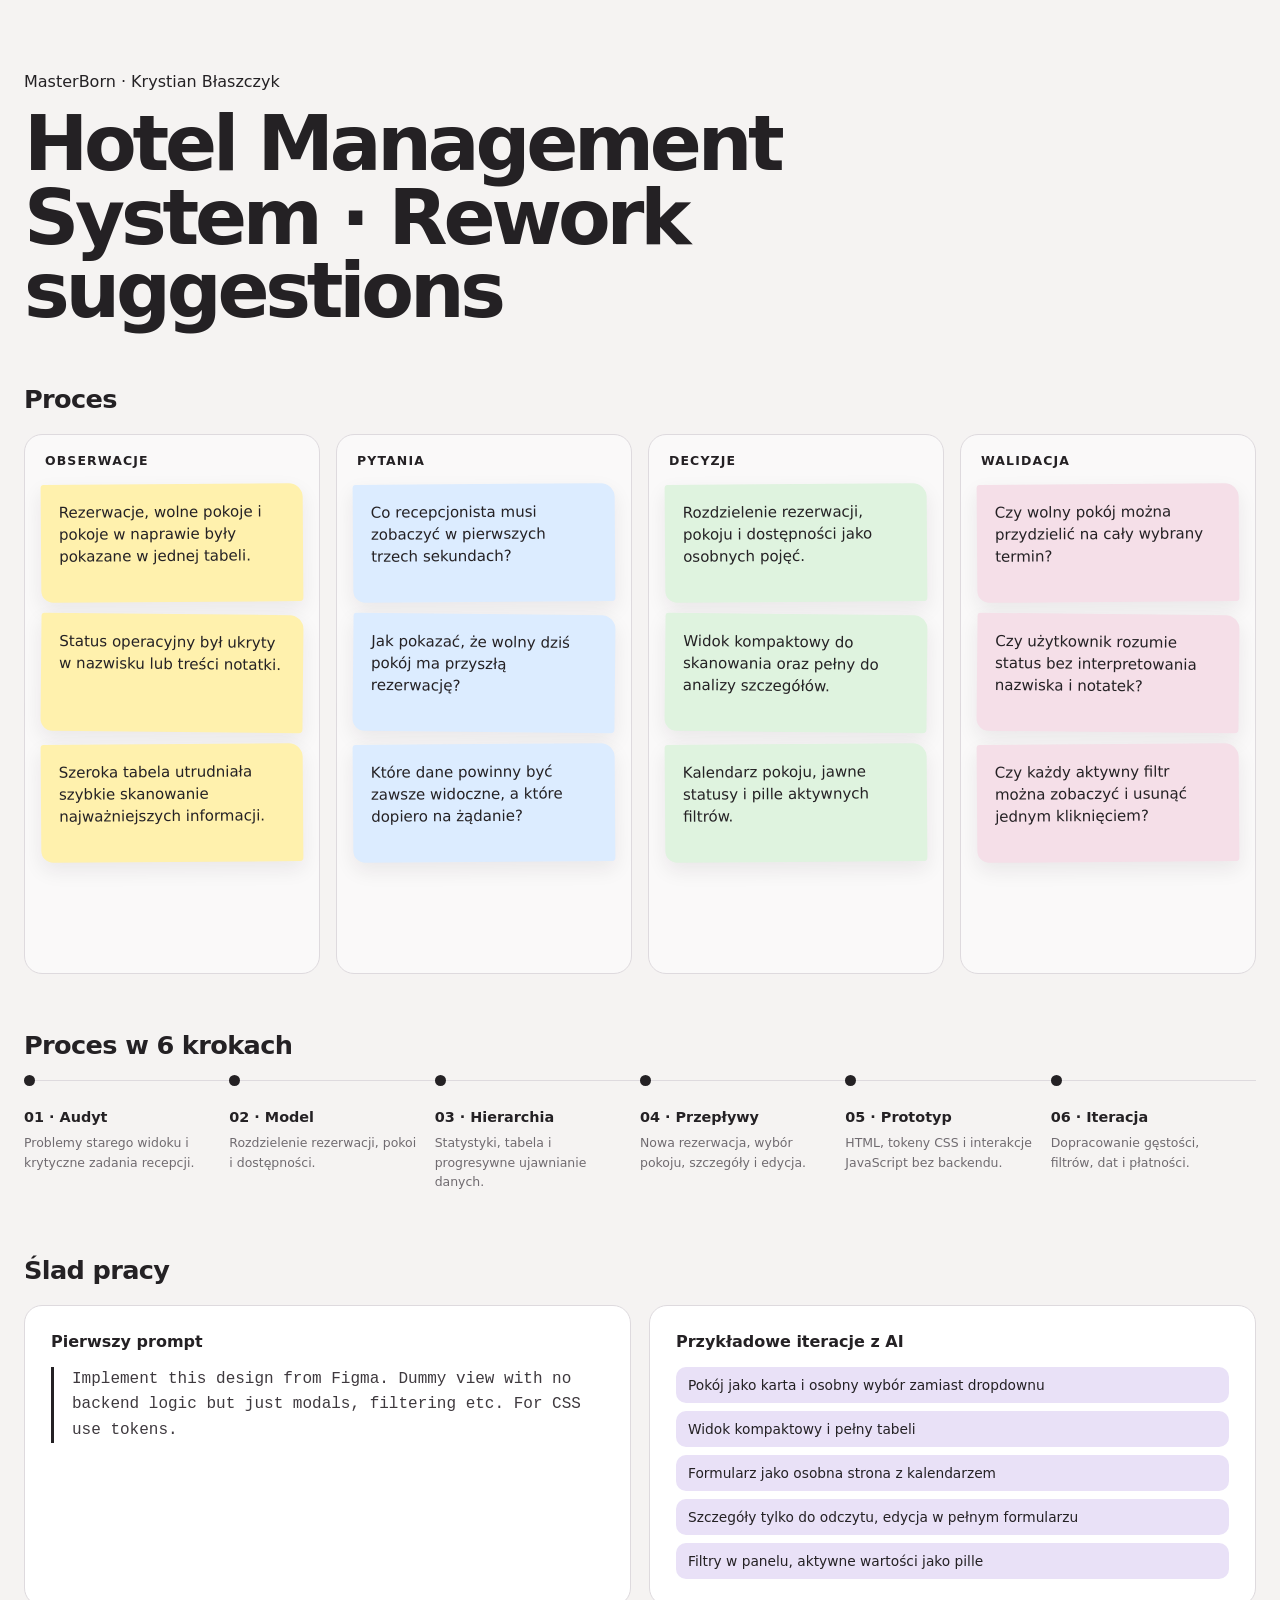
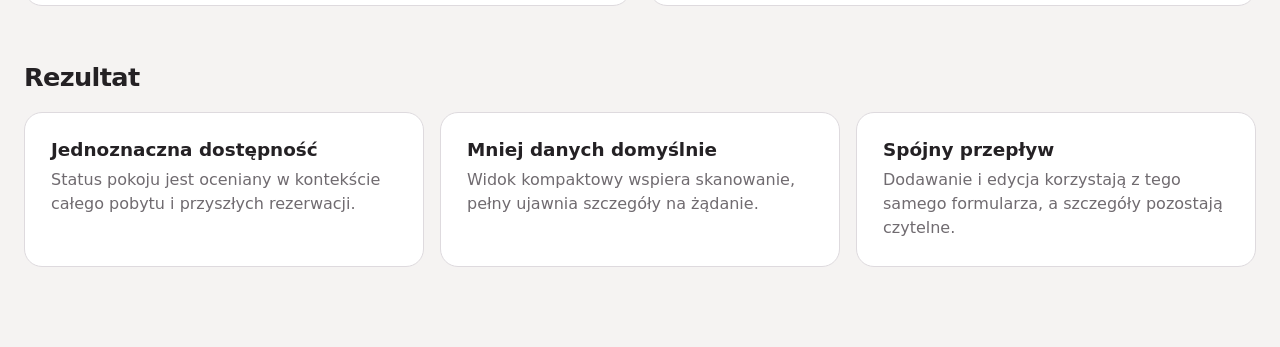
==== process-board.html @ 034ea81a "v4" ====
<!doctype html>
<html lang="pl">
  <head>
    <meta charset="utf-8" />
    <meta name="viewport" content="width=device-width, initial-scale=1" />
    <title>Hotel Manager — tablica procesu</title>
    <style>
      :root {
        --ink: #242124;
        --muted: #706b70;
        --line: #dedade;
        --paper: #f5f3f2;
        --white: #fff;
        --yellow: #fff1ad;
        --blue: #dcecff;
        --green: #dff3df;
        --pink: #f5dfe8;
        --purple: #e9e1f7;
        font-family:
          ui-sans-serif,
          system-ui,
          -apple-system,
          BlinkMacSystemFont,
          "Segoe UI",
          sans-serif;
        color: var(--ink);
        background: var(--paper);
        font-size: 16px;
      }

      * {
        box-sizing: border-box;
      }
      body {
        margin: 0;
      }
      main {
        width: min(1440px, calc(100% - 48px));
        margin: 0 auto;
        padding: 56px 0 80px;
      }
      header {
        display: grid;
        grid-template-columns: 1.35fr 0.65fr;
        gap: 48px;
        align-items: end;
        margin-bottom: 52px;
      }
      .eyebrow {
        margin: 0 0 12px;
        color: var(--muted);
        font-size: 0.75rem;
        font-weight: 700;
        letter-spacing: 0.14em;
        text-transform: uppercase;
      }
      h1 {
        max-width: 900px;
        margin: 0;
        font-size: clamp(2.8rem, 6vw, 6rem);
        line-height: 0.96;
        letter-spacing: -0.055em;
      }
      .lead {
        margin: 0;
        color: var(--muted);
        font-size: 1.1rem;
        line-height: 1.6;
      }
      section {
        margin-top: 56px;
      }
      h2 {
        margin: 0 0 20px;
        font-size: 1.6rem;
        letter-spacing: -0.025em;
      }
      .board {
        display: grid;
        grid-template-columns: repeat(4, minmax(0, 1fr));
        gap: 16px;
      }
      .column {
        min-height: 540px;
        border: 1px solid var(--line);
        border-radius: 18px;
        background: rgba(255, 255, 255, 0.56);
        padding: 16px;
      }
      .column h3 {
        margin: 2px 4px 16px;
        font-size: 0.78rem;
        letter-spacing: 0.09em;
        text-transform: uppercase;
      }
      .note {
        min-height: 118px;
        margin-bottom: 12px;
        border-radius: 3px 14px 4px 12px;
        padding: 18px;
        box-shadow: 0 8px 20px rgba(37, 31, 37, 0.08);
        font-size: 0.94rem;
        line-height: 1.45;
        transform: rotate(-0.4deg);
      }
      .note:nth-of-type(even) {
        transform: rotate(0.55deg);
      }
      .observation .note {
        background: var(--yellow);
      }
      .question .note {
        background: var(--blue);
      }
      .decision .note {
        background: var(--green);
      }
      .validation .note {
        background: var(--pink);
      }
      .timeline {
        display: grid;
        grid-template-columns: repeat(6, 1fr);
        border-top: 1px solid var(--line);
      }
      .step {
        position: relative;
        padding: 28px 18px 8px 0;
      }
      .step::before {
        content: "";
        position: absolute;
        top: -6px;
        left: 0;
        width: 11px;
        height: 11px;
        border-radius: 50%;
        background: var(--ink);
      }
      .step b {
        display: block;
        margin-bottom: 7px;
        font-size: 0.9rem;
      }
      .step span {
        color: var(--muted);
        font-size: 0.78rem;
        line-height: 1.4;
      }
      .trace {
        display: grid;
        grid-template-columns: 1fr 1fr;
        gap: 18px;
      }
      .card {
        border: 1px solid var(--line);
        border-radius: 18px;
        background: var(--white);
        padding: 26px;
      }
      .card h3 {
        margin: 0 0 16px;
        font-size: 1rem;
      }
      blockquote {
        margin: 0;
        border-left: 3px solid var(--ink);
        padding-left: 18px;
        color: #3e393e;
        font:
          1rem/1.6 ui-monospace,
          SFMono-Regular,
          Menlo,
          monospace;
      }
      .iteration-list {
        display: grid;
        gap: 8px;
        margin: 0;
        padding: 0;
        list-style: none;
      }
      .iteration-list li {
        border-radius: 10px;
        background: var(--purple);
        padding: 10px 12px;
        font-size: 0.86rem;
      }
      .result {
        display: grid;
        grid-template-columns: 1fr 1fr 1fr;
        gap: 16px;
      }
      .result .card strong {
        display: block;
        margin-bottom: 8px;
        font-size: 1.15rem;
      }
      .result .card span {
        color: var(--muted);
        line-height: 1.5;
      }
      footer {
        margin-top: 60px;
        padding-top: 20px;
        border-top: 1px solid var(--line);
        color: var(--muted);
        font-size: 0.78rem;
      }
      @media (max-width: 960px) {
        header,
        .trace {
          grid-template-columns: 1fr;
        }
        .board {
          grid-template-columns: 1fr 1fr;
        }
        .timeline {
          grid-template-columns: 1fr 1fr 1fr;
        }
        .result {
          grid-template-columns: 1fr;
        }
      }
      @media (max-width: 620px) {
        main {
          width: min(100% - 28px, 1440px);
          padding-top: 32px;
        }
        .board,
        .timeline {
          grid-template-columns: 1fr;
        }
        .column {
          min-height: 0;
        }
      }
    </style>
  </head>
  <body>
    <main>
      <header>
        <div>
          <p>MasterBorn · Krystian Błaszczyk</p>
          <h1>Hotel Management System · Rework suggestions</h1>
        </div>
      </header>

      <section>
        <h2>Proces</h2>
        <div class="board">
          <article class="column observation">
            <h3>Obserwacje</h3>
            <div class="note">
              Rezerwacje, wolne pokoje i pokoje w naprawie były pokazane w
              jednej tabeli.
            </div>
            <div class="note">
              Status operacyjny był ukryty w nazwisku lub treści notatki.
            </div>
            <div class="note">
              Szeroka tabela utrudniała szybkie skanowanie najważniejszych
              informacji.
            </div>
          </article>
          <article class="column question">
            <h3>Pytania</h3>
            <div class="note">
              Co recepcjonista musi zobaczyć w pierwszych trzech sekundach?
            </div>
            <div class="note">
              Jak pokazać, że wolny dziś pokój ma przyszłą rezerwację?
            </div>
            <div class="note">
              Które dane powinny być zawsze widoczne, a które dopiero na
              żądanie?
            </div>
          </article>
          <article class="column decision">
            <h3>Decyzje</h3>
            <div class="note">
              Rozdzielenie rezerwacji, pokoju i dostępności jako osobnych pojęć.
            </div>
            <div class="note">
              Widok kompaktowy do skanowania oraz pełny do analizy szczegółów.
            </div>
            <div class="note">
              Kalendarz pokoju, jawne statusy i pille aktywnych filtrów.
            </div>
          </article>
          <article class="column validation">
            <h3>Walidacja</h3>
            <div class="note">
              Czy wolny pokój można przydzielić na cały wybrany termin?
            </div>
            <div class="note">
              Czy użytkownik rozumie status bez interpretowania nazwiska i
              notatek?
            </div>
            <div class="note">
              Czy każdy aktywny filtr można zobaczyć i usunąć jednym
              kliknięciem?
            </div>
          </article>
        </div>
      </section>

      <section>
        <h2>Proces w 6 krokach</h2>
        <div class="timeline">
          <div class="step">
            <b>01 · Audyt</b
            ><span>Problemy starego widoku i krytyczne zadania recepcji.</span>
          </div>
          <div class="step">
            <b>02 · Model</b
            ><span>Rozdzielenie rezerwacji, pokoi i dostępności.</span>
          </div>
          <div class="step">
            <b>03 · Hierarchia</b
            ><span>Statystyki, tabela i progresywne ujawnianie danych.</span>
          </div>
          <div class="step">
            <b>04 · Przepływy</b
            ><span>Nowa rezerwacja, wybór pokoju, szczegóły i edycja.</span>
          </div>
          <div class="step">
            <b>05 · Prototyp</b
            ><span>HTML, tokeny CSS i interakcje JavaScript bez backendu.</span>
          </div>
          <div class="step">
            <b>06 · Iteracja</b
            ><span>Dopracowanie gęstości, filtrów, dat i płatności.</span>
          </div>
        </div>
      </section>

      <section>
        <h2>Ślad pracy</h2>
        <div class="trace">
          <article class="card">
            <h3>Pierwszy prompt</h3>
            <blockquote>
              Implement this design from Figma. Dummy view with no backend logic
              but just modals, filtering etc. For CSS use tokens.
            </blockquote>
          </article>
          <article class="card">
            <h3>Przykładowe iteracje z AI</h3>
            <ul class="iteration-list">
              <li>Pokój jako karta i osobny wybór zamiast dropdownu</li>
              <li>Widok kompaktowy i pełny tabeli</li>
              <li>Formularz jako osobna strona z kalendarzem</li>
              <li>Szczegóły tylko do odczytu, edycja w pełnym formularzu</li>
              <li>Filtry w panelu, aktywne wartości jako pille</li>
            </ul>
          </article>
        </div>
      </section>

      <section>
        <h2>Rezultat</h2>
        <div class="result">
          <article class="card">
            <strong>Jednoznaczna dostępność</strong
            ><span
              >Status pokoju jest oceniany w kontekście całego pobytu i
              przyszłych rezerwacji.</span
            >
          </article>
          <article class="card">
            <strong>Mniej danych domyślnie</strong
            ><span
              >Widok kompaktowy wspiera skanowanie, pełny ujawnia szczegóły na
              żądanie.</span
            >
          </article>
          <article class="card">
            <strong>Spójny przepływ</strong
            ><span
              >Dodawanie i edycja korzystają z tego samego formularza, a
              szczegóły pozostają czytelne.</span
            >
          </article>
        </div>
      </section>

      <!-- <footer>
        Materiał do prezentacji procesu. Szczegółowa narracja i checklist
        znajdują się w pliku CASE_STUDY_PL.md.
      </footer> -->
    </main>
  </body>
</html>
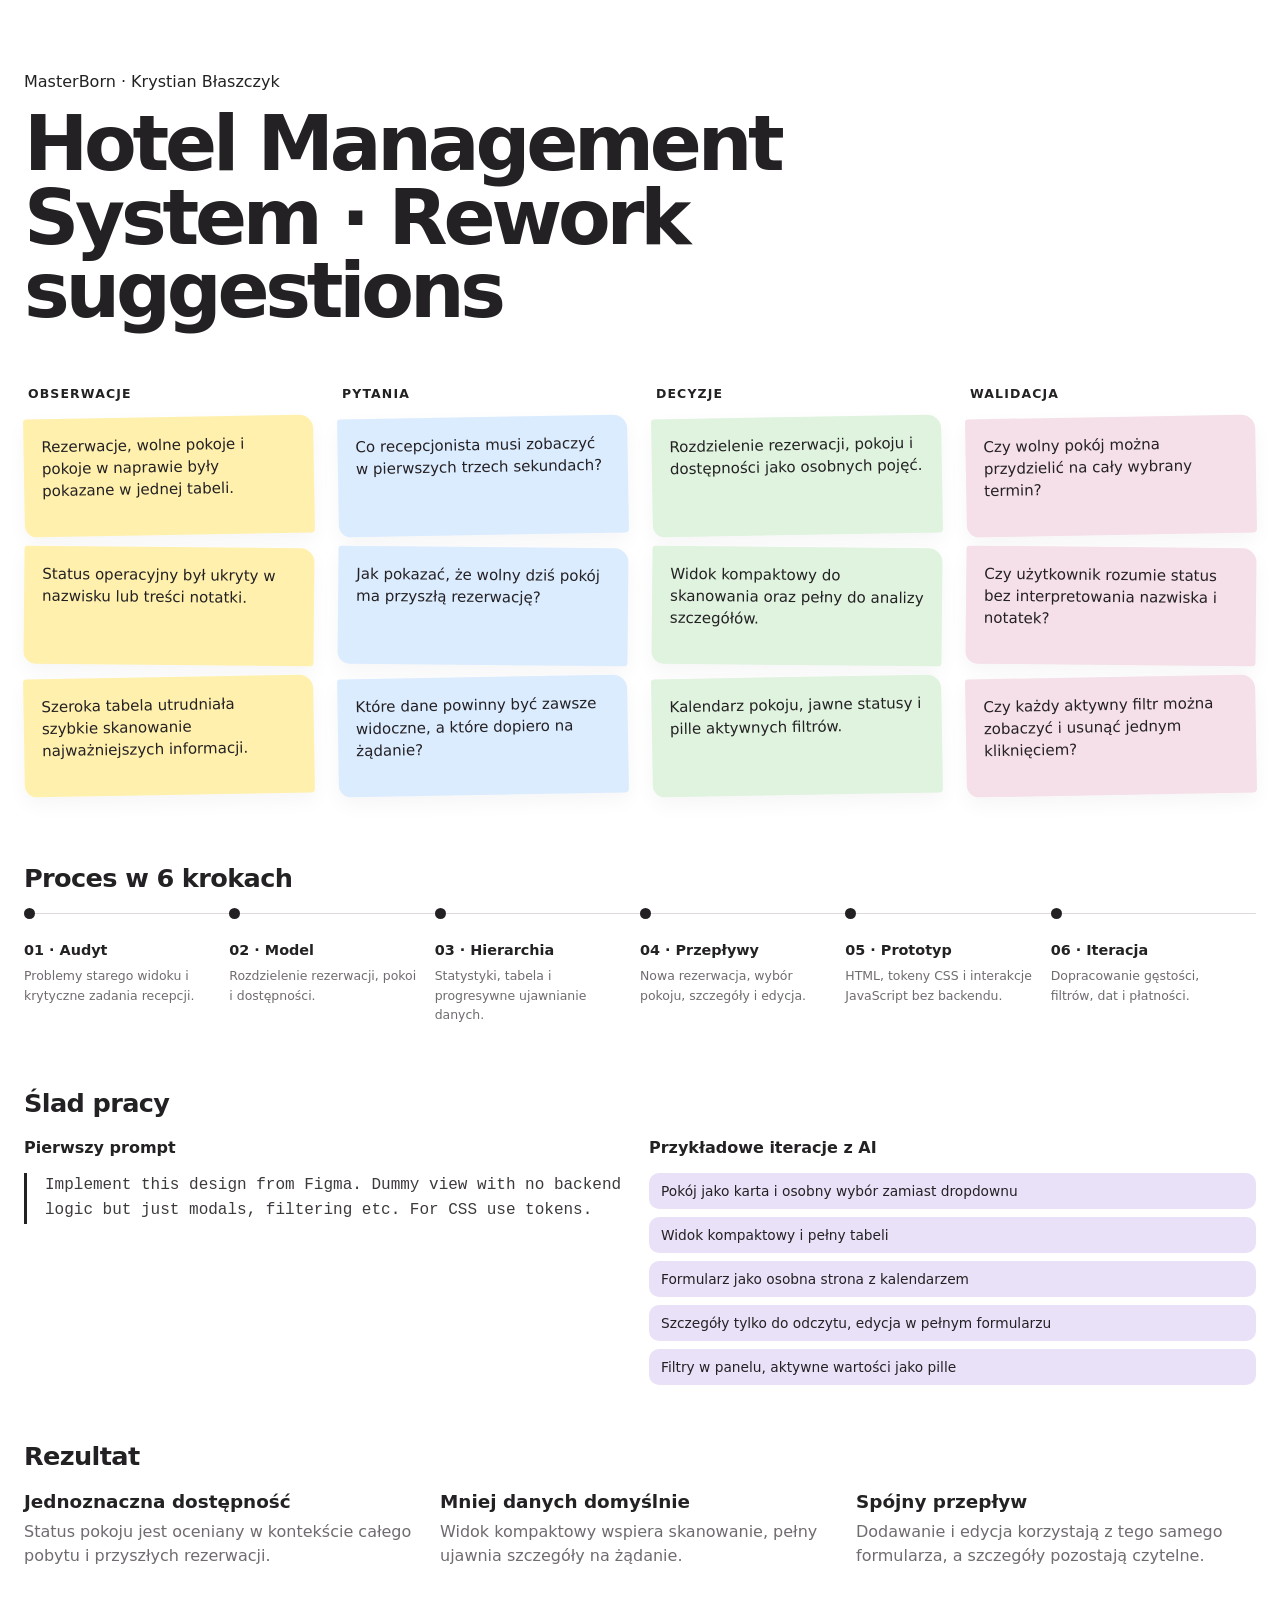
==== commit b26bc133: "update" ====
--- a/process-board.html
+++ b/process-board.html
@@ -24,7 +24,7 @@
           "Segoe UI",
           sans-serif;
         color: var(--ink);
-        background: var(--paper);
+        /* background: var(--paper); */
         font-size: 16px;
       }
 
@@ -55,7 +55,7 @@
         text-transform: uppercase;
       }
       h1 {
-        max-width: 900px;
+        max-width: 1200px;
         margin: 0;
         font-size: clamp(2.8rem, 6vw, 6rem);
         line-height: 0.96;
@@ -78,14 +78,11 @@
       .board {
         display: grid;
         grid-template-columns: repeat(4, minmax(0, 1fr));
-        gap: 16px;
+        gap: 24px;
       }
       .column {
-        min-height: 540px;
-        border: 1px solid var(--line);
-        border-radius: 18px;
-        background: rgba(255, 255, 255, 0.56);
-        padding: 16px;
+        /* min-height: 540px; */
+        /* background: rgba(255, 255, 255, 0.56); */
       }
       .column h3 {
         margin: 2px 4px 16px;
@@ -98,10 +95,10 @@
         margin-bottom: 12px;
         border-radius: 3px 14px 4px 12px;
         padding: 18px;
-        box-shadow: 0 8px 20px rgba(37, 31, 37, 0.08);
+        box-shadow: 0 8px 20px rgba(37, 31, 37, 0.04);
         font-size: 0.94rem;
         line-height: 1.45;
-        transform: rotate(-0.4deg);
+        transform: rotate(-1deg);
       }
       .note:nth-of-type(even) {
         transform: rotate(0.55deg);
@@ -153,10 +150,10 @@
         gap: 18px;
       }
       .card {
-        border: 1px solid var(--line);
+        /* border: 1px solid var(--line);
         border-radius: 18px;
         background: var(--white);
-        padding: 26px;
+        padding: 26px; */
       }
       .card h3 {
         margin: 0 0 16px;
@@ -167,6 +164,7 @@
         border-left: 3px solid var(--ink);
         padding-left: 18px;
         color: #3e393e;
+        background: #fff;
         font:
           1rem/1.6 ui-monospace,
           SFMono-Regular,
@@ -247,7 +245,6 @@
       </header>
 
       <section>
-        <h2>Proces</h2>
         <div class="board">
           <article class="column observation">
             <h3>Obserwacje</h3>
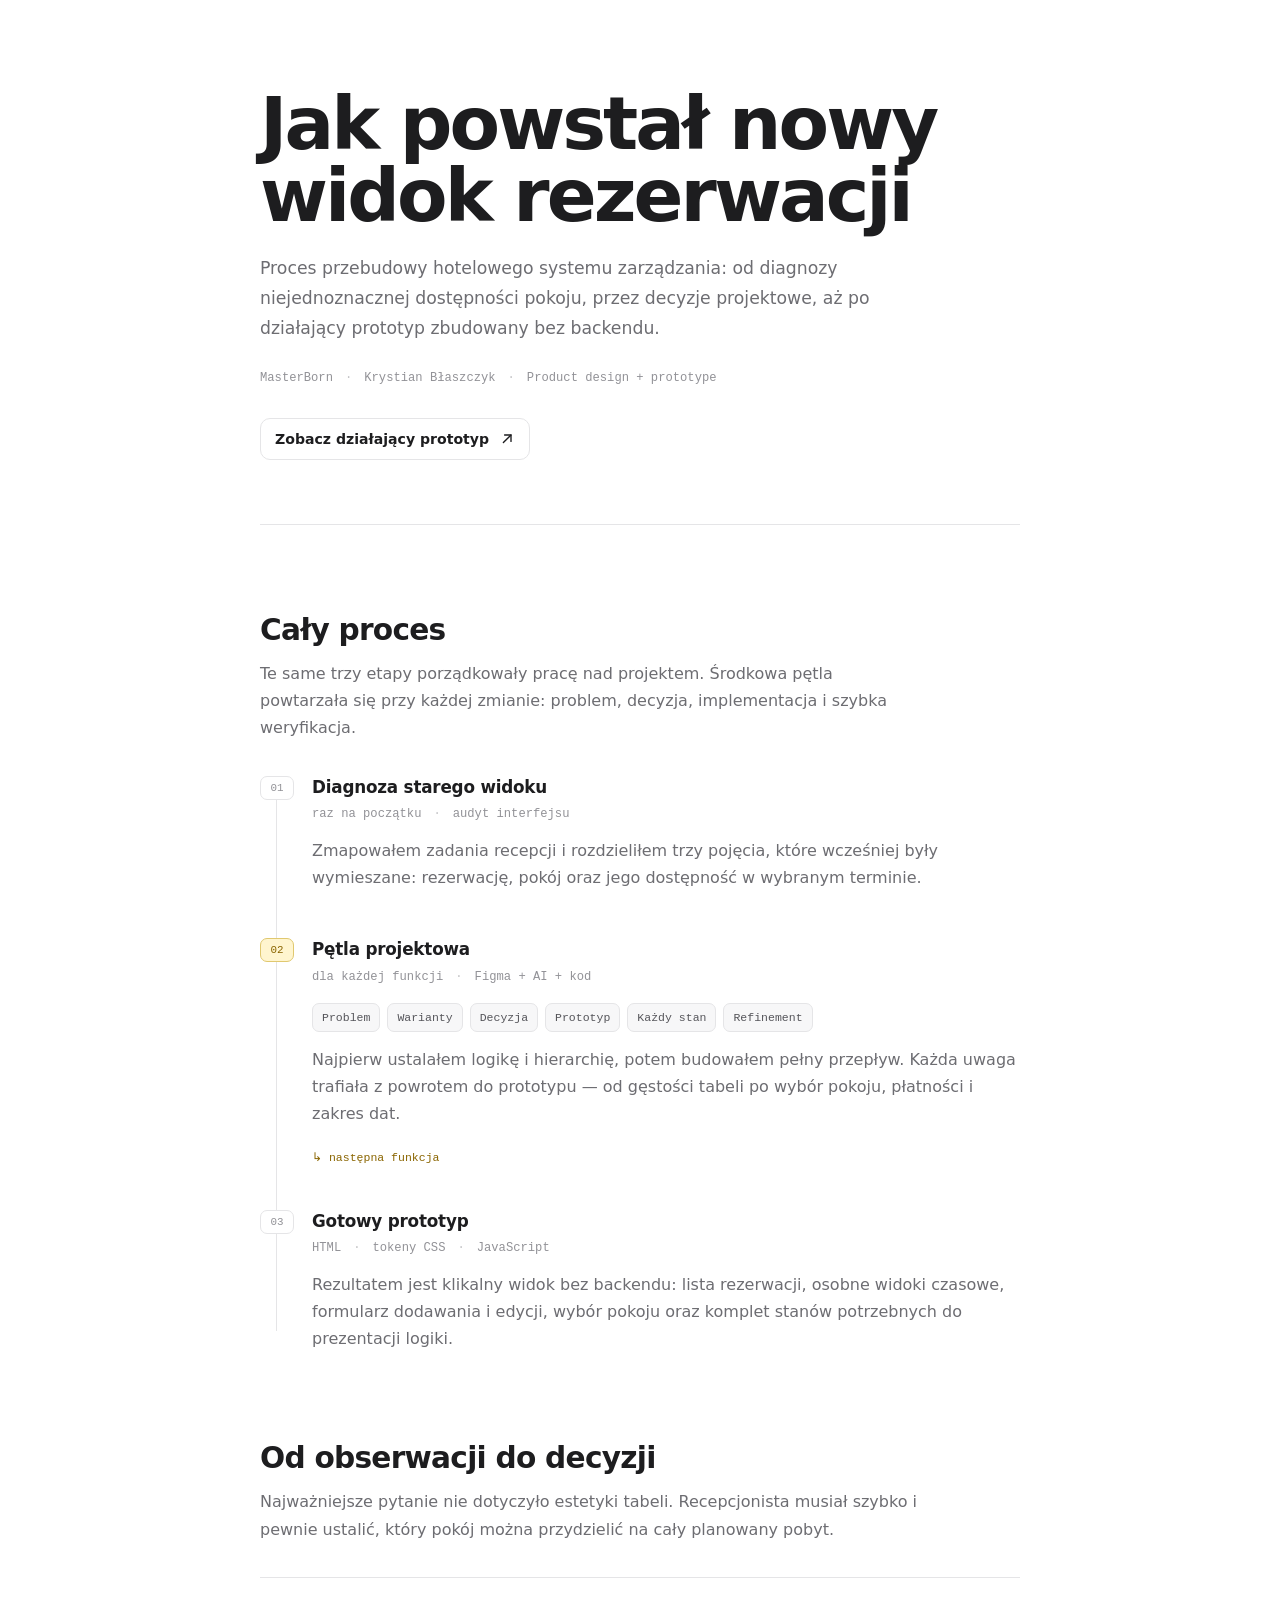
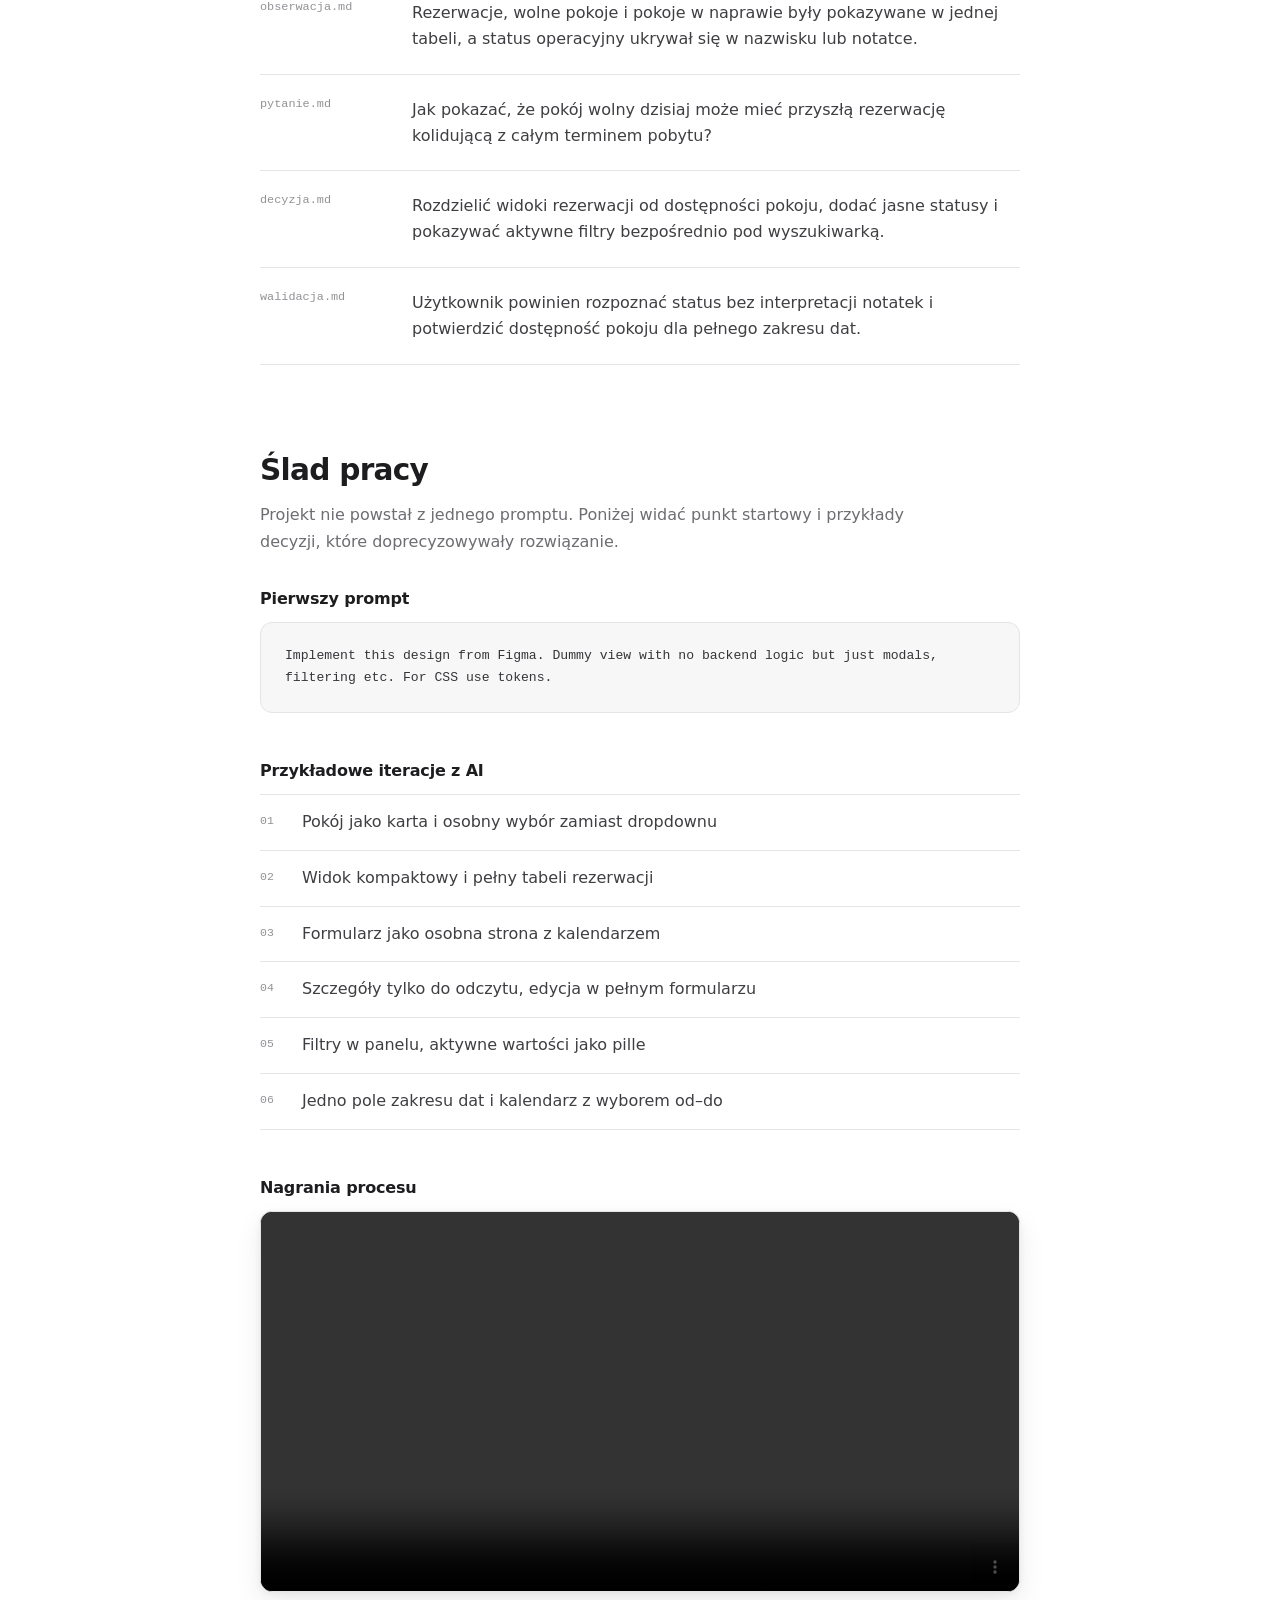
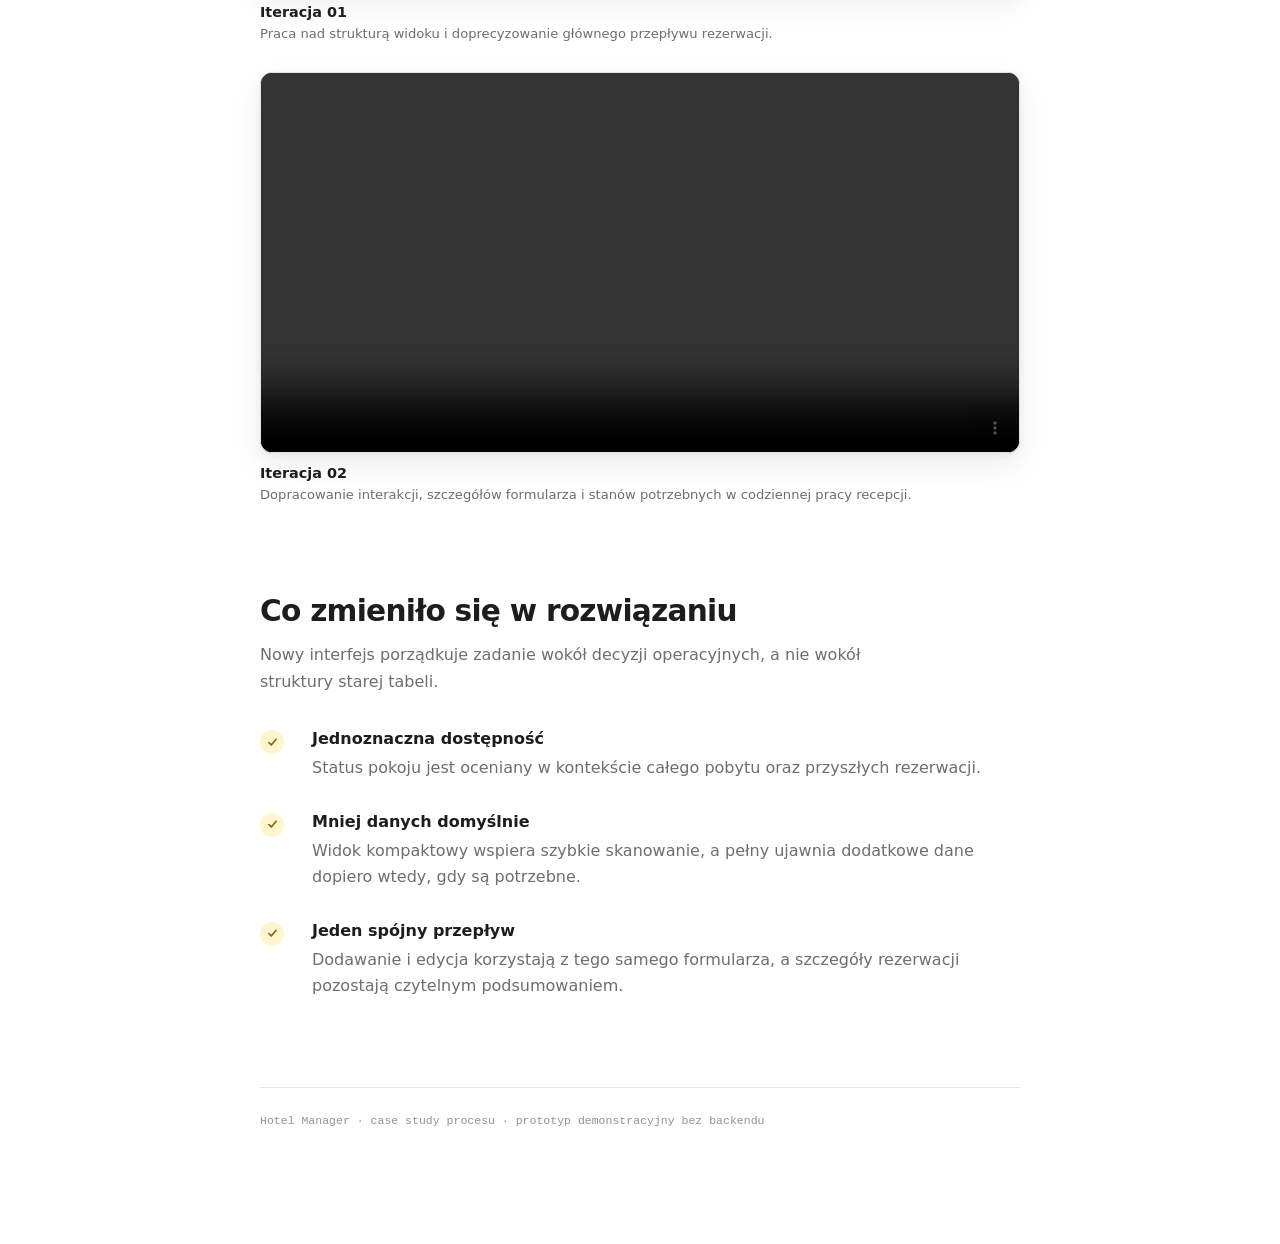
==== commit 7d69193c: "ready" ====
--- a/process-board.html
+++ b/process-board.html
@@ -3,389 +3,645 @@
   <head>
     <meta charset="utf-8" />
     <meta name="viewport" content="width=device-width, initial-scale=1" />
-    <title>Hotel Manager — tablica procesu</title>
+    <title>Hotel Manager — proces projektowy</title>
     <style>
       :root {
-        --ink: #242124;
-        --muted: #706b70;
-        --line: #dedade;
-        --paper: #f5f3f2;
-        --white: #fff;
-        --yellow: #fff1ad;
-        --blue: #dcecff;
-        --green: #dff3df;
-        --pink: #f5dfe8;
-        --purple: #e9e1f7;
-        font-family:
-          ui-sans-serif,
-          system-ui,
-          -apple-system,
-          BlinkMacSystemFont,
-          "Segoe UI",
-          sans-serif;
+        --ink: #1d1d1f;
+        --muted: #6d6d72;
+        --subtle: #929297;
+        --line: #e5e5e7;
+        --surface: #f7f7f8;
+        --accent: #8a6500;
+        --accent-soft: #fff5cf;
+        --radius-sm: 7px;
+        --radius-md: 12px;
+        font-family: Inter, ui-sans-serif, system-ui, -apple-system,
+          BlinkMacSystemFont, "Segoe UI", sans-serif;
         color: var(--ink);
-        /* background: var(--paper); */
+        background: #fff;
         font-size: 16px;
       }
 
-      * {
-        box-sizing: border-box;
-      }
-      body {
-        margin: 0;
-      }
+      * { box-sizing: border-box; }
+      html { scroll-behavior: smooth; }
+      body { margin: 0; background: #fff; }
+      ::selection { background: var(--accent-soft); color: var(--ink); }
+
       main {
-        width: min(1440px, calc(100% - 48px));
+        width: min(760px, calc(100% - 40px));
         margin: 0 auto;
-        padding: 56px 0 80px;
-      }
+        padding: 88px 0 112px;
+      }
+
       header {
-        display: grid;
-        grid-template-columns: 1.35fr 0.65fr;
-        gap: 48px;
-        align-items: end;
-        margin-bottom: 52px;
-      }
-      .eyebrow {
-        margin: 0 0 12px;
+        padding-bottom: 64px;
+        border-bottom: 1px solid var(--line);
+      }
+
+      h1, h2, h3, p { margin-top: 0; }
+
+      h1 {
+        max-width: 700px;
+        margin-bottom: 22px;
+        font-size: clamp(2.4rem, 7vw, 4.6rem);
+        line-height: 0.98;
+        letter-spacing: -0.04em;
+        text-wrap: balance;
+      }
+
+      .intro {
+        max-width: 650px;
+        margin-bottom: 26px;
         color: var(--muted);
-        font-size: 0.75rem;
-        font-weight: 700;
-        letter-spacing: 0.14em;
-        text-transform: uppercase;
-      }
-      h1 {
-        max-width: 1200px;
-        margin: 0;
-        font-size: clamp(2.8rem, 6vw, 6rem);
-        line-height: 0.96;
-        letter-spacing: -0.055em;
-      }
-      .lead {
-        margin: 0;
+        font-size: 1.08rem;
+        line-height: 1.72;
+      }
+
+      .byline, .meta {
+        display: flex;
+        align-items: center;
+        flex-wrap: wrap;
+        gap: 7px 12px;
+        color: var(--subtle);
+        font-family: ui-monospace, SFMono-Regular, Menlo, Consolas, monospace;
+        font-size: 0.76rem;
+        line-height: 1.5;
+      }
+
+      .byline span + span::before,
+      .meta span + span::before {
+        content: "·";
+        margin-right: 12px;
+        color: #c4c4c7;
+      }
+
+      .live-link {
+        width: fit-content;
+        min-height: 42px;
+        display: inline-flex;
+        align-items: center;
+        gap: 10px;
+        margin-top: 30px;
+        padding: 10px 14px;
+        border: 1px solid var(--line);
+        border-radius: 10px;
+        color: var(--ink);
+        font-size: 0.88rem;
+        font-weight: 600;
+        text-decoration: none;
+        transition: border-color 160ms ease, background 160ms ease,
+          box-shadow 160ms ease, transform 160ms ease;
+      }
+
+      .live-link:hover {
+        border-color: #cfcfd2;
+        background: var(--surface);
+        box-shadow: 0 2px 5px rgba(29, 29, 31, 0.06),
+          0 8px 20px rgba(29, 29, 31, 0.07);
+        transform: translateY(-1px);
+      }
+
+      .live-link:focus-visible {
+        outline: 2px solid var(--accent);
+        outline-offset: 3px;
+      }
+
+      .live-link svg {
+        width: 16px;
+        height: 16px;
+        fill: none;
+        stroke: currentColor;
+        stroke-width: 1.7;
+        stroke-linecap: round;
+        stroke-linejoin: round;
+      }
+
+      section { margin-top: 88px; scroll-margin-top: 32px; }
+      .section-heading { margin-bottom: 34px; }
+
+      h2 {
+        margin-bottom: 12px;
+        font-size: clamp(1.45rem, 4vw, 1.85rem);
+        line-height: 1.2;
+        letter-spacing: -0.025em;
+      }
+
+      .section-heading > p {
+        max-width: 660px;
+        margin-bottom: 0;
         color: var(--muted);
-        font-size: 1.1rem;
-        line-height: 1.6;
-      }
-      section {
-        margin-top: 56px;
-      }
-      h2 {
-        margin: 0 0 20px;
-        font-size: 1.6rem;
-        letter-spacing: -0.025em;
-      }
-      .board {
-        display: grid;
-        grid-template-columns: repeat(4, minmax(0, 1fr));
-        gap: 24px;
-      }
-      .column {
-        /* min-height: 540px; */
-        /* background: rgba(255, 255, 255, 0.56); */
-      }
-      .column h3 {
-        margin: 2px 4px 16px;
-        font-size: 0.78rem;
-        letter-spacing: 0.09em;
-        text-transform: uppercase;
-      }
-      .note {
-        min-height: 118px;
-        margin-bottom: 12px;
-        border-radius: 3px 14px 4px 12px;
-        padding: 18px;
-        box-shadow: 0 8px 20px rgba(37, 31, 37, 0.04);
-        font-size: 0.94rem;
-        line-height: 1.45;
-        transform: rotate(-1deg);
-      }
-      .note:nth-of-type(even) {
-        transform: rotate(0.55deg);
-      }
-      .observation .note {
-        background: var(--yellow);
-      }
-      .question .note {
-        background: var(--blue);
-      }
-      .decision .note {
-        background: var(--green);
-      }
-      .validation .note {
-        background: var(--pink);
-      }
-      .timeline {
-        display: grid;
-        grid-template-columns: repeat(6, 1fr);
-        border-top: 1px solid var(--line);
-      }
-      .step {
-        position: relative;
-        padding: 28px 18px 8px 0;
-      }
-      .step::before {
+        line-height: 1.7;
+      }
+
+      .flow { position: relative; }
+
+      .flow::before {
         content: "";
         position: absolute;
-        top: -6px;
-        left: 0;
-        width: 11px;
-        height: 11px;
-        border-radius: 50%;
-        background: var(--ink);
-      }
-      .step b {
-        display: block;
-        margin-bottom: 7px;
-        font-size: 0.9rem;
-      }
-      .step span {
+        top: 18px;
+        bottom: 22px;
+        left: 16px;
+        width: 1px;
+        background: var(--line);
+      }
+
+      .flow-step {
+        position: relative;
+        display: grid;
+        grid-template-columns: 34px minmax(0, 1fr);
+        gap: 18px;
+        padding-bottom: 46px;
+      }
+
+      .flow-step:last-child { padding-bottom: 0; }
+
+      .step-number {
+        position: relative;
+        z-index: 1;
+        width: 34px;
+        height: 24px;
+        display: grid;
+        place-items: center;
+        border: 1px solid var(--line);
+        border-radius: 7px;
+        background: #fff;
+        color: var(--subtle);
+        font-family: ui-monospace, SFMono-Regular, Menlo, Consolas, monospace;
+        font-size: 0.68rem;
+      }
+
+      .flow-step.is-loop .step-number {
+        border-color: #e0c86f;
+        background: var(--accent-soft);
+        color: var(--accent);
+      }
+
+      .flow-content h3 {
+        margin: 0 0 6px;
+        font-size: 1.05rem;
+        line-height: 1.4;
+        letter-spacing: -0.012em;
+      }
+
+      .flow-content > p {
+        margin: 15px 0 0;
         color: var(--muted);
-        font-size: 0.78rem;
-        line-height: 1.4;
-      }
-      .trace {
-        display: grid;
-        grid-template-columns: 1fr 1fr;
-        gap: 18px;
-      }
-      .card {
-        /* border: 1px solid var(--line);
-        border-radius: 18px;
-        background: var(--white);
-        padding: 26px; */
-      }
-      .card h3 {
-        margin: 0 0 16px;
-        font-size: 1rem;
-      }
-      blockquote {
-        margin: 0;
-        border-left: 3px solid var(--ink);
-        padding-left: 18px;
-        color: #3e393e;
-        background: #fff;
-        font:
-          1rem/1.6 ui-monospace,
-          SFMono-Regular,
-          Menlo,
-          monospace;
-      }
-      .iteration-list {
-        display: grid;
-        gap: 8px;
+        line-height: 1.68;
+      }
+
+      .loop-label {
+        margin-top: 22px;
+        color: var(--accent);
+        font-family: ui-monospace, SFMono-Regular, Menlo, Consolas, monospace;
+        font-size: 0.72rem;
+      }
+
+      .loop-label::before { content: "↳ "; }
+
+      .tags {
+        display: flex;
+        flex-wrap: wrap;
+        gap: 7px;
+        margin-top: 17px;
+      }
+
+      .tag {
+        padding: 7px 9px;
+        border: 1px solid var(--line);
+        border-radius: var(--radius-sm);
+        background: var(--surface);
+        color: #55555a;
+        font-family: ui-monospace, SFMono-Regular, Menlo, Consolas, monospace;
+        font-size: 0.72rem;
+      }
+
+      .audit-list, .outcome-list, .iteration-list {
         margin: 0;
         padding: 0;
         list-style: none;
       }
+
+      .audit-list { border-top: 1px solid var(--line); }
+
+      .audit-list li {
+        display: grid;
+        grid-template-columns: 130px minmax(0, 1fr);
+        gap: 22px;
+        padding: 22px 0;
+        border-bottom: 1px solid var(--line);
+      }
+
+      .audit-list strong {
+        font-family: ui-monospace, SFMono-Regular, Menlo, Consolas, monospace;
+        font-size: 0.74rem;
+        font-weight: 500;
+        color: var(--subtle);
+      }
+
+      .audit-list p {
+        margin: 0;
+        color: #3f3f43;
+        line-height: 1.62;
+      }
+
+      .trace { display: grid; gap: 48px; }
+
+      .trace-block h3 {
+        margin-bottom: 14px;
+        font-size: 1rem;
+        letter-spacing: -0.01em;
+      }
+
+      .process-videos {
+        display: grid;
+        gap: 28px;
+      }
+
+      .process-video {
+        margin: 0;
+      }
+
+      .process-video video {
+        width: 100%;
+        height: auto;
+        display: block;
+        border: 1px solid var(--line);
+        border-radius: var(--radius-md);
+        background: #171719;
+        box-shadow: 0 2px 6px rgba(29, 29, 31, 0.06),
+          0 12px 28px rgba(29, 29, 31, 0.08);
+      }
+
+      .process-video figcaption {
+        display: grid;
+        gap: 4px;
+        margin-top: 12px;
+      }
+
+      .process-video figcaption strong {
+        font-size: 0.9rem;
+        font-weight: 600;
+      }
+
+      .process-video figcaption span {
+        color: var(--muted);
+        font-size: 0.82rem;
+        line-height: 1.55;
+      }
+
+      blockquote {
+        margin: 0;
+        padding: 22px 24px;
+        border: 1px solid var(--line);
+        border-radius: var(--radius-md);
+        background: var(--surface);
+        color: #353539;
+        font-family: ui-monospace, SFMono-Regular, Menlo, Consolas, monospace;
+        font-size: 0.82rem;
+        line-height: 1.72;
+      }
+
+      .iteration-list { border-top: 1px solid var(--line); }
+
       .iteration-list li {
-        border-radius: 10px;
-        background: var(--purple);
-        padding: 10px 12px;
-        font-size: 0.86rem;
-      }
-      .result {
-        display: grid;
-        grid-template-columns: 1fr 1fr 1fr;
-        gap: 16px;
-      }
-      .result .card strong {
+        display: grid;
+        grid-template-columns: 28px minmax(0, 1fr);
+        gap: 14px;
+        padding: 15px 0;
+        border-bottom: 1px solid var(--line);
+        color: #3f3f43;
+        line-height: 1.55;
+      }
+
+      .iteration-list span {
+        color: var(--subtle);
+        font-family: ui-monospace, SFMono-Regular, Menlo, Consolas, monospace;
+        font-size: 0.72rem;
+        padding-top: 2px;
+      }
+
+      .outcome-list { display: grid; gap: 30px; }
+
+      .outcome-list li {
+        display: grid;
+        grid-template-columns: 34px minmax(0, 1fr);
+        gap: 18px;
+      }
+
+      .outcome-mark {
+        width: 24px;
+        height: 24px;
+        display: grid;
+        place-items: center;
+        margin-top: 1px;
+        border-radius: 50%;
+        background: var(--accent-soft);
+        color: var(--accent);
+      }
+
+      .outcome-mark svg {
+        width: 13px;
+        height: 13px;
+        fill: none;
+        stroke: currentColor;
+        stroke-width: 2;
+        stroke-linecap: round;
+        stroke-linejoin: round;
+      }
+
+      .outcome-list strong {
         display: block;
-        margin-bottom: 8px;
-        font-size: 1.15rem;
-      }
-      .result .card span {
+        margin-bottom: 7px;
+        font-size: 1rem;
+      }
+
+      .outcome-list p {
+        margin: 0;
         color: var(--muted);
-        line-height: 1.5;
-      }
+        line-height: 1.65;
+      }
+
       footer {
-        margin-top: 60px;
-        padding-top: 20px;
+        margin-top: 88px;
+        padding-top: 24px;
         border-top: 1px solid var(--line);
-        color: var(--muted);
-        font-size: 0.78rem;
-      }
-      @media (max-width: 960px) {
-        header,
-        .trace {
-          grid-template-columns: 1fr;
-        }
-        .board {
-          grid-template-columns: 1fr 1fr;
-        }
-        .timeline {
-          grid-template-columns: 1fr 1fr 1fr;
-        }
-        .result {
-          grid-template-columns: 1fr;
-        }
-      }
+        color: var(--subtle);
+        font-family: ui-monospace, SFMono-Regular, Menlo, Consolas, monospace;
+        font-size: 0.72rem;
+        line-height: 1.6;
+      }
+
       @media (max-width: 620px) {
         main {
-          width: min(100% - 28px, 1440px);
-          padding-top: 32px;
+          width: min(100% - 28px, 760px);
+          padding: 52px 0 72px;
         }
-        .board,
-        .timeline {
-          grid-template-columns: 1fr;
-        }
-        .column {
-          min-height: 0;
-        }
+        header { padding-bottom: 44px; }
+        section { margin-top: 64px; }
+        .audit-list li { grid-template-columns: 1fr; gap: 8px; }
+        .flow-step { gap: 14px; }
+      }
+
+      @media (prefers-reduced-motion: reduce) {
+        html { scroll-behavior: auto; }
       }
     </style>
   </head>
   <body>
     <main>
       <header>
-        <div>
-          <p>MasterBorn · Krystian Błaszczyk</p>
-          <h1>Hotel Management System · Rework suggestions</h1>
+        <h1>Jak powstał nowy widok rezerwacji</h1>
+        <p class="intro">
+          Proces przebudowy hotelowego systemu zarządzania: od diagnozy
+          niejednoznacznej dostępności pokoju, przez decyzje projektowe, aż po
+          działający prototyp zbudowany bez backendu.
+        </p>
+        <div class="byline" aria-label="Informacje o projekcie">
+          <span>MasterBorn</span><span>Krystian Błaszczyk</span
+          ><span>Product design + prototype</span>
         </div>
+        <a
+          class="live-link"
+          href="https://omgblaay.github.io/MasterBorn/"
+          target="_blank"
+          rel="noreferrer"
+        >
+          Zobacz działający prototyp
+          <svg viewBox="0 0 20 20" aria-hidden="true">
+            <path d="M7 5h8v8" />
+            <path d="m15 5-9.5 9.5" />
+          </svg>
+        </a>
       </header>
 
-      <section>
-        <div class="board">
-          <article class="column observation">
-            <h3>Obserwacje</h3>
-            <div class="note">
-              Rezerwacje, wolne pokoje i pokoje w naprawie były pokazane w
-              jednej tabeli.
-            </div>
-            <div class="note">
-              Status operacyjny był ukryty w nazwisku lub treści notatki.
-            </div>
-            <div class="note">
-              Szeroka tabela utrudniała szybkie skanowanie najważniejszych
-              informacji.
+      <section aria-labelledby="flow-title">
+        <div class="section-heading">
+          <h2 id="flow-title">Cały proces</h2>
+          <p>
+            Te same trzy etapy porządkowały pracę nad projektem. Środkowa pętla
+            powtarzała się przy każdej zmianie: problem, decyzja, implementacja
+            i szybka weryfikacja.
+          </p>
+        </div>
+
+        <div class="flow">
+          <article class="flow-step">
+            <span class="step-number">01</span>
+            <div class="flow-content">
+              <h3>Diagnoza starego widoku</h3>
+              <div class="meta">
+                <span>raz na początku</span><span>audyt interfejsu</span>
+              </div>
+              <p>
+                Zmapowałem zadania recepcji i rozdzieliłem trzy pojęcia, które
+                wcześniej były wymieszane: rezerwację, pokój oraz jego
+                dostępność w wybranym terminie.
+              </p>
             </div>
           </article>
-          <article class="column question">
-            <h3>Pytania</h3>
-            <div class="note">
-              Co recepcjonista musi zobaczyć w pierwszych trzech sekundach?
-            </div>
-            <div class="note">
-              Jak pokazać, że wolny dziś pokój ma przyszłą rezerwację?
-            </div>
-            <div class="note">
-              Które dane powinny być zawsze widoczne, a które dopiero na
-              żądanie?
+
+          <article class="flow-step is-loop">
+            <span class="step-number">02</span>
+            <div class="flow-content">
+              <h3>Pętla projektowa</h3>
+              <div class="meta">
+                <span>dla każdej funkcji</span><span>Figma + AI + kod</span>
+              </div>
+              <div class="tags" aria-label="Etapy pętli projektowej">
+                <span class="tag">Problem</span>
+                <span class="tag">Warianty</span>
+                <span class="tag">Decyzja</span>
+                <span class="tag">Prototyp</span>
+                <span class="tag">Każdy stan</span>
+                <span class="tag">Refinement</span>
+              </div>
+              <p>
+                Najpierw ustalałem logikę i hierarchię, potem budowałem pełny
+                przepływ. Każda uwaga trafiała z powrotem do prototypu — od
+                gęstości tabeli po wybór pokoju, płatności i zakres dat.
+              </p>
+              <div class="loop-label">następna funkcja</div>
             </div>
           </article>
-          <article class="column decision">
-            <h3>Decyzje</h3>
-            <div class="note">
-              Rozdzielenie rezerwacji, pokoju i dostępności jako osobnych pojęć.
-            </div>
-            <div class="note">
-              Widok kompaktowy do skanowania oraz pełny do analizy szczegółów.
-            </div>
-            <div class="note">
-              Kalendarz pokoju, jawne statusy i pille aktywnych filtrów.
-            </div>
-          </article>
-          <article class="column validation">
-            <h3>Walidacja</h3>
-            <div class="note">
-              Czy wolny pokój można przydzielić na cały wybrany termin?
-            </div>
-            <div class="note">
-              Czy użytkownik rozumie status bez interpretowania nazwiska i
-              notatek?
-            </div>
-            <div class="note">
-              Czy każdy aktywny filtr można zobaczyć i usunąć jednym
-              kliknięciem?
+
+          <article class="flow-step">
+            <span class="step-number">03</span>
+            <div class="flow-content">
+              <h3>Gotowy prototyp</h3>
+              <div class="meta">
+                <span>HTML</span><span>tokeny CSS</span><span>JavaScript</span>
+              </div>
+              <p>
+                Rezultatem jest klikalny widok bez backendu: lista rezerwacji,
+                osobne widoki czasowe, formularz dodawania i edycji, wybór
+                pokoju oraz komplet stanów potrzebnych do prezentacji logiki.
+              </p>
             </div>
           </article>
         </div>
       </section>
 
-      <section>
-        <h2>Proces w 6 krokach</h2>
-        <div class="timeline">
-          <div class="step">
-            <b>01 · Audyt</b
-            ><span>Problemy starego widoku i krytyczne zadania recepcji.</span>
-          </div>
-          <div class="step">
-            <b>02 · Model</b
-            ><span>Rozdzielenie rezerwacji, pokoi i dostępności.</span>
-          </div>
-          <div class="step">
-            <b>03 · Hierarchia</b
-            ><span>Statystyki, tabela i progresywne ujawnianie danych.</span>
-          </div>
-          <div class="step">
-            <b>04 · Przepływy</b
-            ><span>Nowa rezerwacja, wybór pokoju, szczegóły i edycja.</span>
-          </div>
-          <div class="step">
-            <b>05 · Prototyp</b
-            ><span>HTML, tokeny CSS i interakcje JavaScript bez backendu.</span>
-          </div>
-          <div class="step">
-            <b>06 · Iteracja</b
-            ><span>Dopracowanie gęstości, filtrów, dat i płatności.</span>
-          </div>
+      <section aria-labelledby="audit-title">
+        <div class="section-heading">
+          <h2 id="audit-title">Od obserwacji do decyzji</h2>
+          <p>
+            Najważniejsze pytanie nie dotyczyło estetyki tabeli. Recepcjonista
+            musiał szybko i pewnie ustalić, który pokój można przydzielić na
+            cały planowany pobyt.
+          </p>
         </div>
+
+        <ul class="audit-list">
+          <li>
+            <strong>obserwacja.md</strong>
+            <p>
+              Rezerwacje, wolne pokoje i pokoje w naprawie były pokazywane w
+              jednej tabeli, a status operacyjny ukrywał się w nazwisku lub
+              notatce.
+            </p>
+          </li>
+          <li>
+            <strong>pytanie.md</strong>
+            <p>
+              Jak pokazać, że pokój wolny dzisiaj może mieć przyszłą rezerwację
+              kolidującą z całym terminem pobytu?
+            </p>
+          </li>
+          <li>
+            <strong>decyzja.md</strong>
+            <p>
+              Rozdzielić widoki rezerwacji od dostępności pokoju, dodać jasne
+              statusy i pokazywać aktywne filtry bezpośrednio pod wyszukiwarką.
+            </p>
+          </li>
+          <li>
+            <strong>walidacja.md</strong>
+            <p>
+              Użytkownik powinien rozpoznać status bez interpretacji notatek i
+              potwierdzić dostępność pokoju dla pełnego zakresu dat.
+            </p>
+          </li>
+        </ul>
       </section>
 
-      <section>
-        <h2>Ślad pracy</h2>
+      <section aria-labelledby="trace-title">
+        <div class="section-heading">
+          <h2 id="trace-title">Ślad pracy</h2>
+          <p>
+            Projekt nie powstał z jednego promptu. Poniżej widać punkt startowy
+            i przykłady decyzji, które doprecyzowywały rozwiązanie.
+          </p>
+        </div>
+
         <div class="trace">
-          <article class="card">
+          <article class="trace-block">
             <h3>Pierwszy prompt</h3>
             <blockquote>
-              Implement this design from Figma. Dummy view with no backend logic
-              but just modals, filtering etc. For CSS use tokens.
+              Implement this design from Figma. Dummy view with no backend
+              logic but just modals, filtering etc. For CSS use tokens.
             </blockquote>
           </article>
-          <article class="card">
+
+          <article class="trace-block">
             <h3>Przykładowe iteracje z AI</h3>
-            <ul class="iteration-list">
-              <li>Pokój jako karta i osobny wybór zamiast dropdownu</li>
-              <li>Widok kompaktowy i pełny tabeli</li>
-              <li>Formularz jako osobna strona z kalendarzem</li>
-              <li>Szczegóły tylko do odczytu, edycja w pełnym formularzu</li>
-              <li>Filtry w panelu, aktywne wartości jako pille</li>
-            </ul>
+            <ol class="iteration-list">
+              <li><span>01</span>Pokój jako karta i osobny wybór zamiast dropdownu</li>
+              <li><span>02</span>Widok kompaktowy i pełny tabeli rezerwacji</li>
+              <li><span>03</span>Formularz jako osobna strona z kalendarzem</li>
+              <li><span>04</span>Szczegóły tylko do odczytu, edycja w pełnym formularzu</li>
+              <li><span>05</span>Filtry w panelu, aktywne wartości jako pille</li>
+              <li><span>06</span>Jedno pole zakresu dat i kalendarz z wyborem od–do</li>
+            </ol>
+          </article>
+
+          <article class="trace-block">
+            <h3>Nagrania procesu</h3>
+            <div class="process-videos">
+              <figure class="process-video">
+                <video controls preload="metadata" playsinline>
+                  <source src="vid2.mp4" type="video/mp4" />
+                  Twoja przeglądarka nie obsługuje odtwarzania wideo.
+                </video>
+                <figcaption>
+                  <strong>Iteracja 01</strong>
+                  <span
+                    >Praca nad strukturą widoku i doprecyzowanie głównego
+                    przepływu rezerwacji.</span
+                  >
+                </figcaption>
+              </figure>
+
+              <figure class="process-video">
+                <video controls preload="metadata" playsinline>
+                  <source src="vid3.mp4" type="video/mp4" />
+                  Twoja przeglądarka nie obsługuje odtwarzania wideo.
+                </video>
+                <figcaption>
+                  <strong>Iteracja 02</strong>
+                  <span
+                    >Dopracowanie interakcji, szczegółów formularza i stanów
+                    potrzebnych w codziennej pracy recepcji.</span
+                  >
+                </figcaption>
+              </figure>
+            </div>
           </article>
         </div>
       </section>
 
-      <section>
-        <h2>Rezultat</h2>
-        <div class="result">
-          <article class="card">
-            <strong>Jednoznaczna dostępność</strong
-            ><span
-              >Status pokoju jest oceniany w kontekście całego pobytu i
-              przyszłych rezerwacji.</span
-            >
-          </article>
-          <article class="card">
-            <strong>Mniej danych domyślnie</strong
-            ><span
-              >Widok kompaktowy wspiera skanowanie, pełny ujawnia szczegóły na
-              żądanie.</span
-            >
-          </article>
-          <article class="card">
-            <strong>Spójny przepływ</strong
-            ><span
-              >Dodawanie i edycja korzystają z tego samego formularza, a
-              szczegóły pozostają czytelne.</span
-            >
-          </article>
+      <section aria-labelledby="result-title">
+        <div class="section-heading">
+          <h2 id="result-title">Co zmieniło się w rozwiązaniu</h2>
+          <p>
+            Nowy interfejs porządkuje zadanie wokół decyzji operacyjnych, a nie
+            wokół struktury starej tabeli.
+          </p>
         </div>
+
+        <ul class="outcome-list">
+          <li>
+            <span class="outcome-mark" aria-hidden="true"
+              ><svg viewBox="0 0 16 16"><path d="m3.5 8 3 3 6-7" /></svg
+            ></span>
+            <div>
+              <strong>Jednoznaczna dostępność</strong>
+              <p>
+                Status pokoju jest oceniany w kontekście całego pobytu oraz
+                przyszłych rezerwacji.
+              </p>
+            </div>
+          </li>
+          <li>
+            <span class="outcome-mark" aria-hidden="true"
+              ><svg viewBox="0 0 16 16"><path d="m3.5 8 3 3 6-7" /></svg
+            ></span>
+            <div>
+              <strong>Mniej danych domyślnie</strong>
+              <p>
+                Widok kompaktowy wspiera szybkie skanowanie, a pełny ujawnia
+                dodatkowe dane dopiero wtedy, gdy są potrzebne.
+              </p>
+            </div>
+          </li>
+          <li>
+            <span class="outcome-mark" aria-hidden="true"
+              ><svg viewBox="0 0 16 16"><path d="m3.5 8 3 3 6-7" /></svg
+            ></span>
+            <div>
+              <strong>Jeden spójny przepływ</strong>
+              <p>
+                Dodawanie i edycja korzystają z tego samego formularza, a
+                szczegóły rezerwacji pozostają czytelnym podsumowaniem.
+              </p>
+            </div>
+          </li>
+        </ul>
       </section>
 
-      <!-- <footer>
-        Materiał do prezentacji procesu. Szczegółowa narracja i checklist
-        znajdują się w pliku CASE_STUDY_PL.md.
-      </footer> -->
+      <footer>
+        Hotel Manager · case study procesu · prototyp demonstracyjny bez
+        backendu
+      </footer>
     </main>
   </body>
 </html>
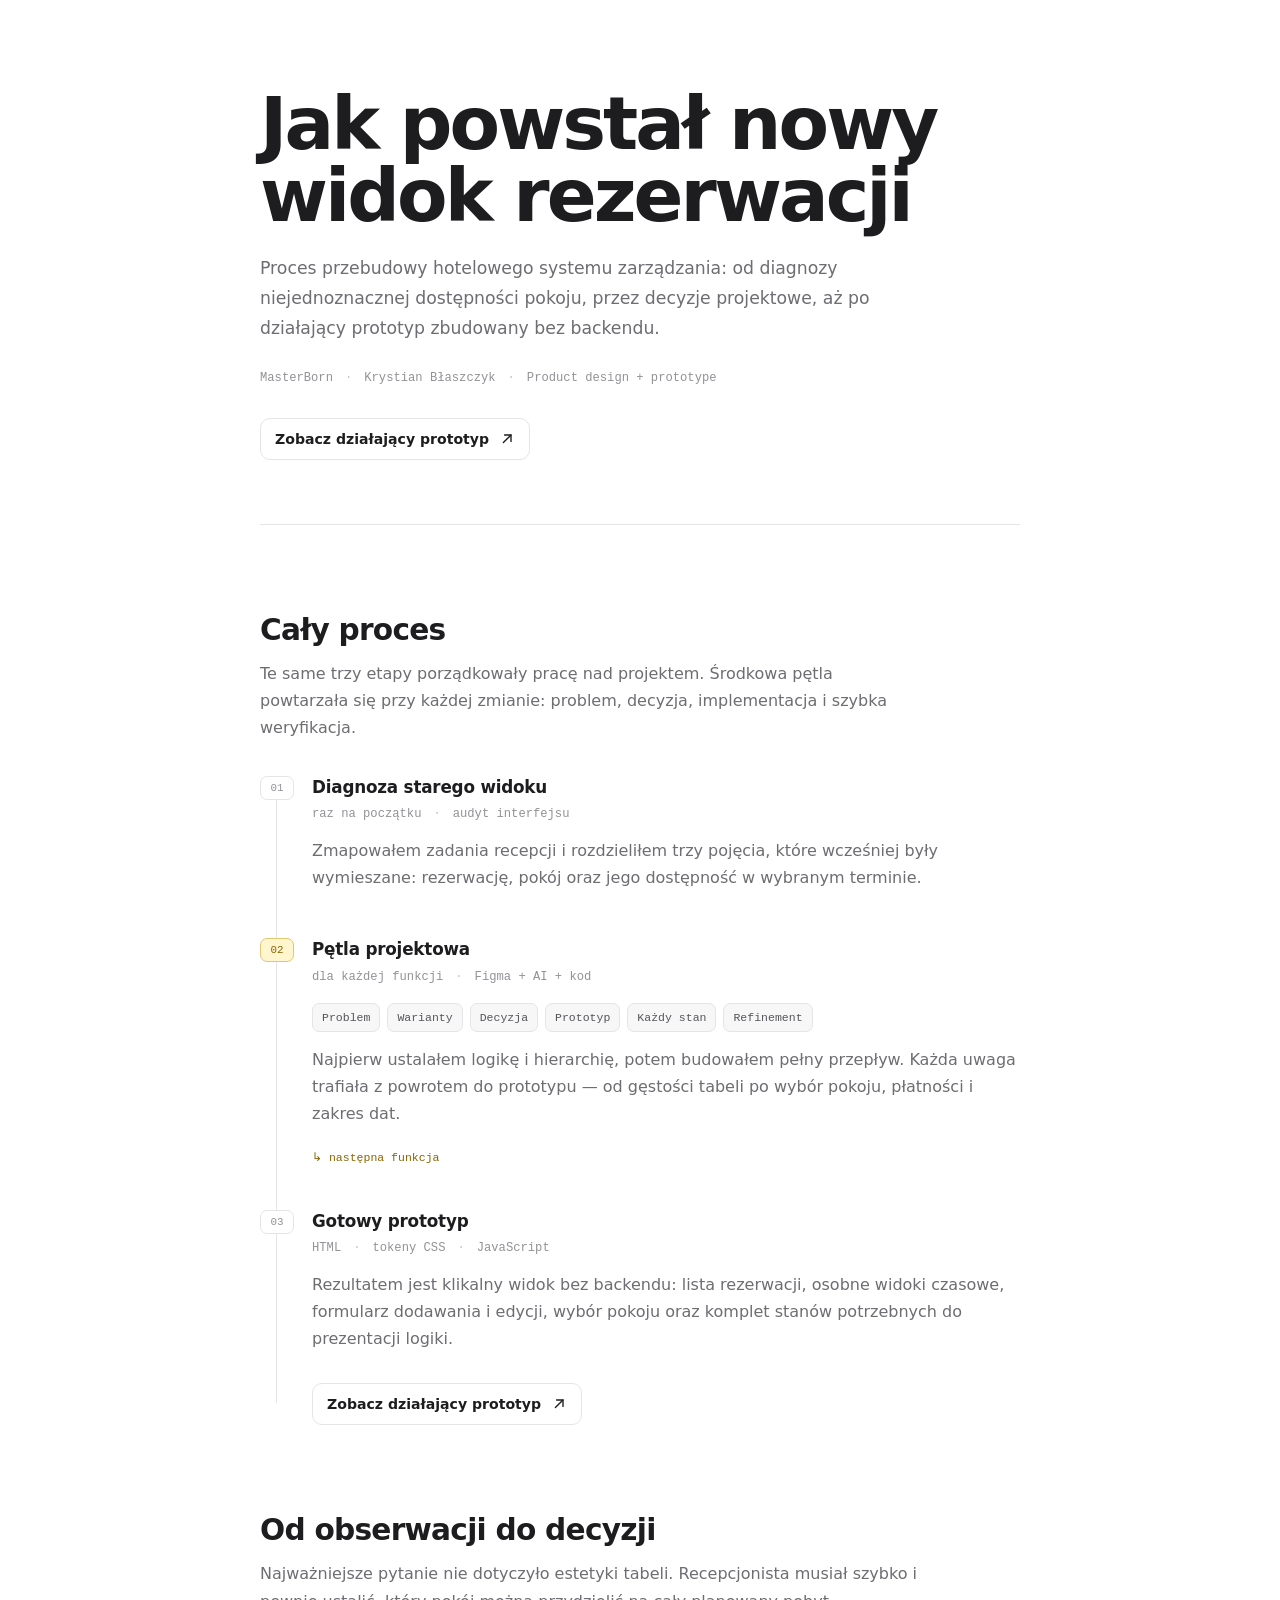
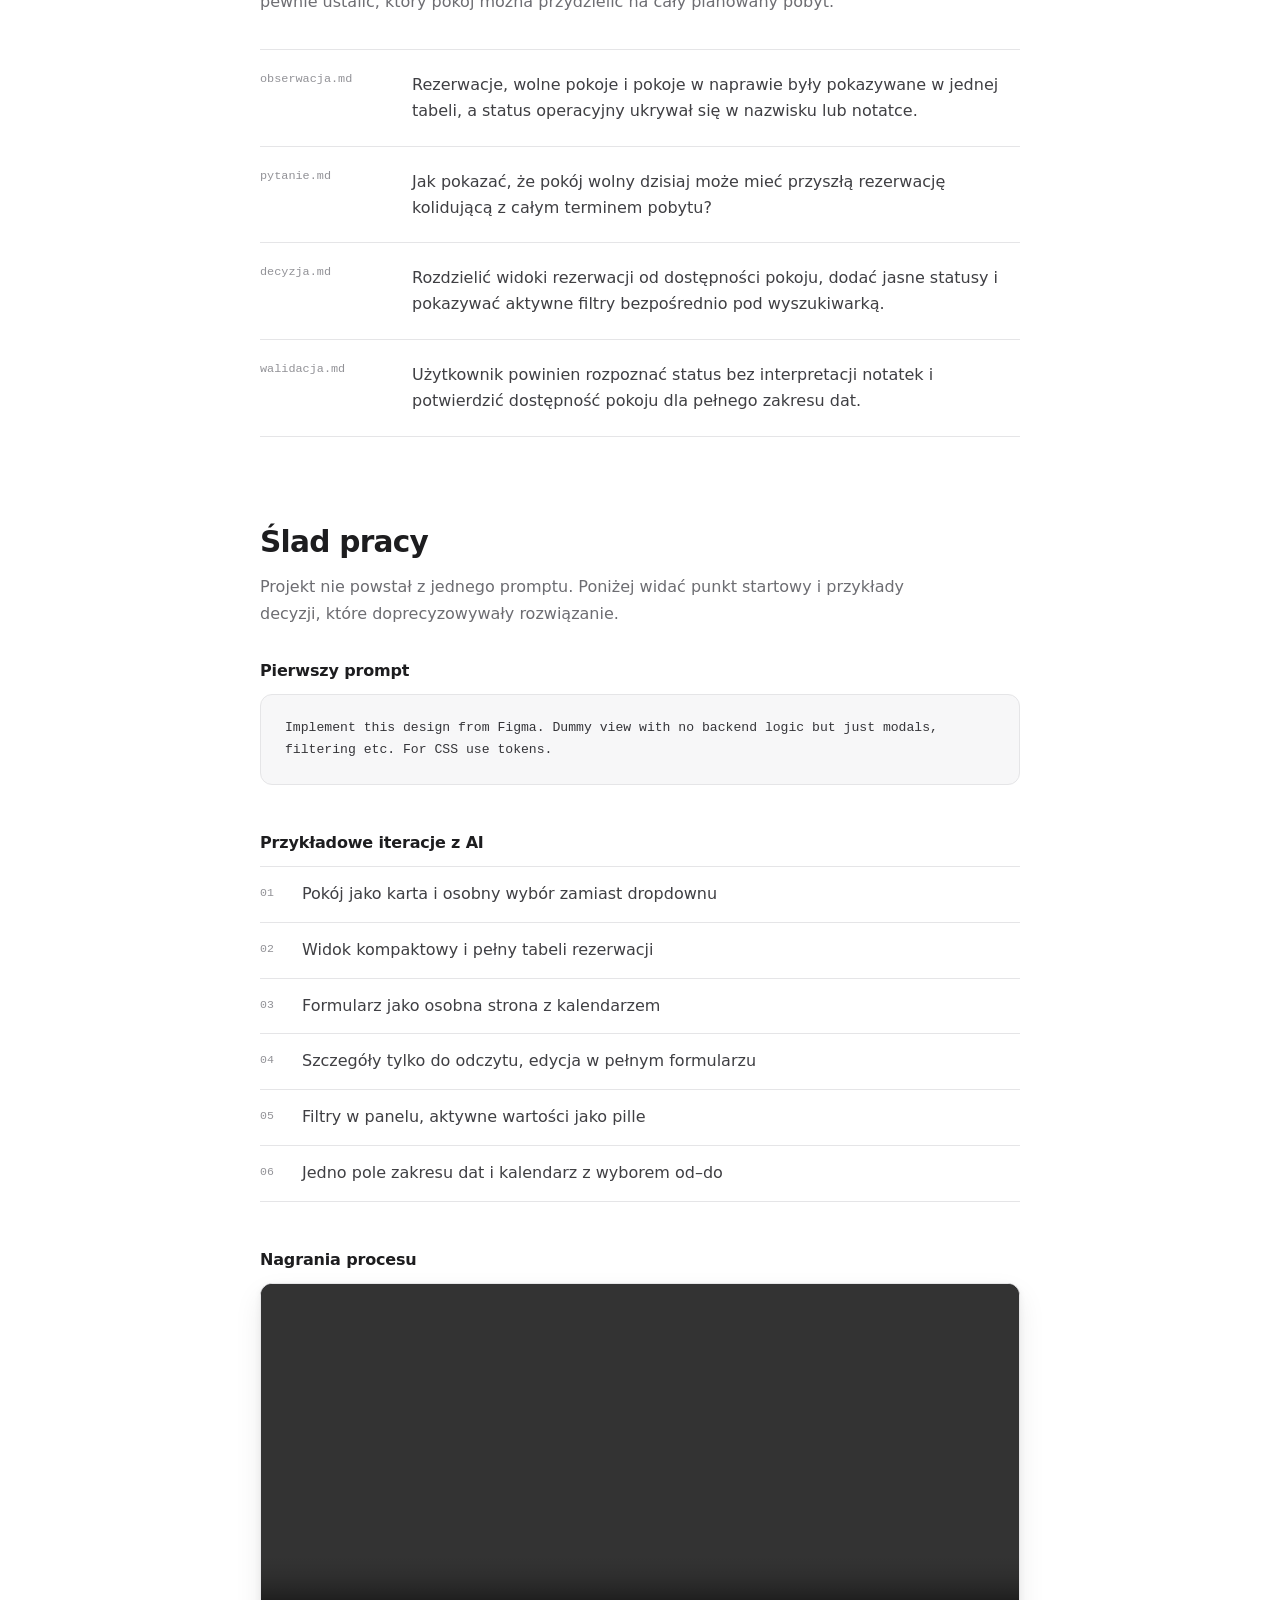
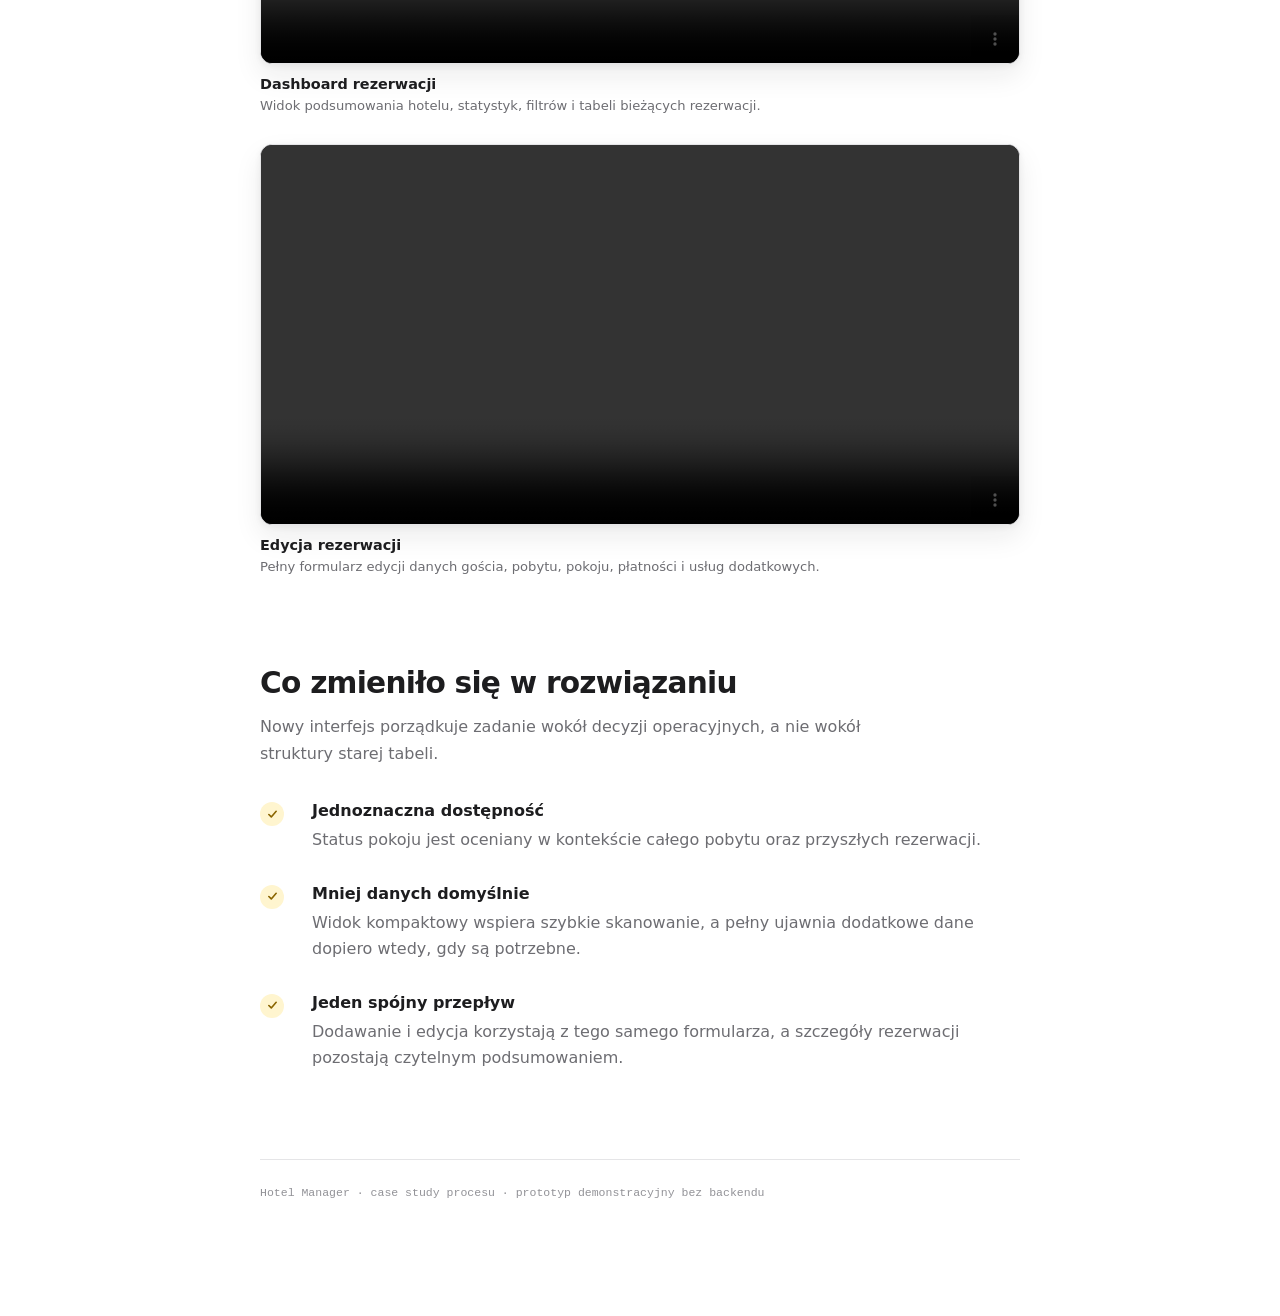
==== commit 0677e390: "proces fix" ====
--- a/process-board.html
+++ b/process-board.html
@@ -15,17 +15,33 @@
         --accent-soft: #fff5cf;
         --radius-sm: 7px;
         --radius-md: 12px;
-        font-family: Inter, ui-sans-serif, system-ui, -apple-system,
-          BlinkMacSystemFont, "Segoe UI", sans-serif;
+        font-family:
+          Inter,
+          ui-sans-serif,
+          system-ui,
+          -apple-system,
+          BlinkMacSystemFont,
+          "Segoe UI",
+          sans-serif;
         color: var(--ink);
         background: #fff;
         font-size: 16px;
       }
 
-      * { box-sizing: border-box; }
-      html { scroll-behavior: smooth; }
-      body { margin: 0; background: #fff; }
-      ::selection { background: var(--accent-soft); color: var(--ink); }
+      * {
+        box-sizing: border-box;
+      }
+      html {
+        scroll-behavior: smooth;
+      }
+      body {
+        margin: 0;
+        background: #fff;
+      }
+      ::selection {
+        background: var(--accent-soft);
+        color: var(--ink);
+      }
 
       main {
         width: min(760px, calc(100% - 40px));
@@ -38,7 +54,12 @@
         border-bottom: 1px solid var(--line);
       }
 
-      h1, h2, h3, p { margin-top: 0; }
+      h1,
+      h2,
+      h3,
+      p {
+        margin-top: 0;
+      }
 
       h1 {
         max-width: 700px;
@@ -57,7 +78,8 @@
         line-height: 1.72;
       }
 
-      .byline, .meta {
+      .byline,
+      .meta {
         display: flex;
         align-items: center;
         flex-wrap: wrap;
@@ -89,14 +111,18 @@
         font-size: 0.88rem;
         font-weight: 600;
         text-decoration: none;
-        transition: border-color 160ms ease, background 160ms ease,
-          box-shadow 160ms ease, transform 160ms ease;
+        transition:
+          border-color 160ms ease,
+          background 160ms ease,
+          box-shadow 160ms ease,
+          transform 160ms ease;
       }
 
       .live-link:hover {
         border-color: #cfcfd2;
         background: var(--surface);
-        box-shadow: 0 2px 5px rgba(29, 29, 31, 0.06),
+        box-shadow:
+          0 2px 5px rgba(29, 29, 31, 0.06),
           0 8px 20px rgba(29, 29, 31, 0.07);
         transform: translateY(-1px);
       }
@@ -116,8 +142,13 @@
         stroke-linejoin: round;
       }
 
-      section { margin-top: 88px; scroll-margin-top: 32px; }
-      .section-heading { margin-bottom: 34px; }
+      section {
+        margin-top: 88px;
+        scroll-margin-top: 32px;
+      }
+      .section-heading {
+        margin-bottom: 34px;
+      }
 
       h2 {
         margin-bottom: 12px;
@@ -133,7 +164,9 @@
         line-height: 1.7;
       }
 
-      .flow { position: relative; }
+      .flow {
+        position: relative;
+      }
 
       .flow::before {
         content: "";
@@ -153,7 +186,9 @@
         padding-bottom: 46px;
       }
 
-      .flow-step:last-child { padding-bottom: 0; }
+      .flow-step:last-child {
+        padding-bottom: 0;
+      }
 
       .step-number {
         position: relative;
@@ -196,7 +231,9 @@
         font-size: 0.72rem;
       }
 
-      .loop-label::before { content: "↳ "; }
+      .loop-label::before {
+        content: "↳ ";
+      }
 
       .tags {
         display: flex;
@@ -215,13 +252,17 @@
         font-size: 0.72rem;
       }
 
-      .audit-list, .outcome-list, .iteration-list {
+      .audit-list,
+      .outcome-list,
+      .iteration-list {
         margin: 0;
         padding: 0;
         list-style: none;
       }
 
-      .audit-list { border-top: 1px solid var(--line); }
+      .audit-list {
+        border-top: 1px solid var(--line);
+      }
 
       .audit-list li {
         display: grid;
@@ -244,7 +285,10 @@
         line-height: 1.62;
       }
 
-      .trace { display: grid; gap: 48px; }
+      .trace {
+        display: grid;
+        gap: 48px;
+      }
 
       .trace-block h3 {
         margin-bottom: 14px;
@@ -268,7 +312,8 @@
         border: 1px solid var(--line);
         border-radius: var(--radius-md);
         background: #171719;
-        box-shadow: 0 2px 6px rgba(29, 29, 31, 0.06),
+        box-shadow:
+          0 2px 6px rgba(29, 29, 31, 0.06),
           0 12px 28px rgba(29, 29, 31, 0.08);
       }
 
@@ -301,7 +346,9 @@
         line-height: 1.72;
       }
 
-      .iteration-list { border-top: 1px solid var(--line); }
+      .iteration-list {
+        border-top: 1px solid var(--line);
+      }
 
       .iteration-list li {
         display: grid;
@@ -320,7 +367,10 @@
         padding-top: 2px;
       }
 
-      .outcome-list { display: grid; gap: 30px; }
+      .outcome-list {
+        display: grid;
+        gap: 30px;
+      }
 
       .outcome-list li {
         display: grid;
@@ -376,14 +426,25 @@
           width: min(100% - 28px, 760px);
           padding: 52px 0 72px;
         }
-        header { padding-bottom: 44px; }
-        section { margin-top: 64px; }
-        .audit-list li { grid-template-columns: 1fr; gap: 8px; }
-        .flow-step { gap: 14px; }
+        header {
+          padding-bottom: 44px;
+        }
+        section {
+          margin-top: 64px;
+        }
+        .audit-list li {
+          grid-template-columns: 1fr;
+          gap: 8px;
+        }
+        .flow-step {
+          gap: 14px;
+        }
       }
 
       @media (prefers-reduced-motion: reduce) {
-        html { scroll-behavior: auto; }
+        html {
+          scroll-behavior: auto;
+        }
       }
     </style>
   </head>
@@ -476,6 +537,18 @@
                 osobne widoki czasowe, formularz dodawania i edycji, wybór
                 pokoju oraz komplet stanów potrzebnych do prezentacji logiki.
               </p>
+              <a
+                class="live-link"
+                href="https://omgblaay.github.io/MasterBorn/"
+                target="_blank"
+                rel="noreferrer"
+              >
+                Zobacz działający prototyp
+                <svg viewBox="0 0 20 20" aria-hidden="true">
+                  <path d="M7 5h8v8" />
+                  <path d="m15 5-9.5 9.5" />
+                </svg>
+              </a>
             </div>
           </article>
         </div>
@@ -537,20 +610,30 @@
           <article class="trace-block">
             <h3>Pierwszy prompt</h3>
             <blockquote>
-              Implement this design from Figma. Dummy view with no backend
-              logic but just modals, filtering etc. For CSS use tokens.
+              Implement this design from Figma. Dummy view with no backend logic
+              but just modals, filtering etc. For CSS use tokens.
             </blockquote>
           </article>
 
           <article class="trace-block">
             <h3>Przykładowe iteracje z AI</h3>
             <ol class="iteration-list">
-              <li><span>01</span>Pokój jako karta i osobny wybór zamiast dropdownu</li>
+              <li>
+                <span>01</span>Pokój jako karta i osobny wybór zamiast dropdownu
+              </li>
               <li><span>02</span>Widok kompaktowy i pełny tabeli rezerwacji</li>
               <li><span>03</span>Formularz jako osobna strona z kalendarzem</li>
-              <li><span>04</span>Szczegóły tylko do odczytu, edycja w pełnym formularzu</li>
-              <li><span>05</span>Filtry w panelu, aktywne wartości jako pille</li>
-              <li><span>06</span>Jedno pole zakresu dat i kalendarz z wyborem od–do</li>
+              <li>
+                <span>04</span>Szczegóły tylko do odczytu, edycja w pełnym
+                formularzu
+              </li>
+              <li>
+                <span>05</span>Filtry w panelu, aktywne wartości jako pille
+              </li>
+              <li>
+                <span>06</span>Jedno pole zakresu dat i kalendarz z wyborem
+                od–do
+              </li>
             </ol>
           </article>
 
@@ -563,10 +646,10 @@
                   Twoja przeglądarka nie obsługuje odtwarzania wideo.
                 </video>
                 <figcaption>
-                  <strong>Iteracja 01</strong>
+                  <strong>Dashboard rezerwacji</strong>
                   <span
-                    >Praca nad strukturą widoku i doprecyzowanie głównego
-                    przepływu rezerwacji.</span
+                    >Widok podsumowania hotelu, statystyk, filtrów i tabeli
+                    bieżących rezerwacji.</span
                   >
                 </figcaption>
               </figure>
@@ -577,10 +660,10 @@
                   Twoja przeglądarka nie obsługuje odtwarzania wideo.
                 </video>
                 <figcaption>
-                  <strong>Iteracja 02</strong>
+                  <strong>Edycja rezerwacji</strong>
                   <span
-                    >Dopracowanie interakcji, szczegółów formularza i stanów
-                    potrzebnych w codziennej pracy recepcji.</span
+                    >Pełny formularz edycji danych gościa, pobytu, pokoju,
+                    płatności i usług dodatkowych.</span
                   >
                 </figcaption>
               </figure>
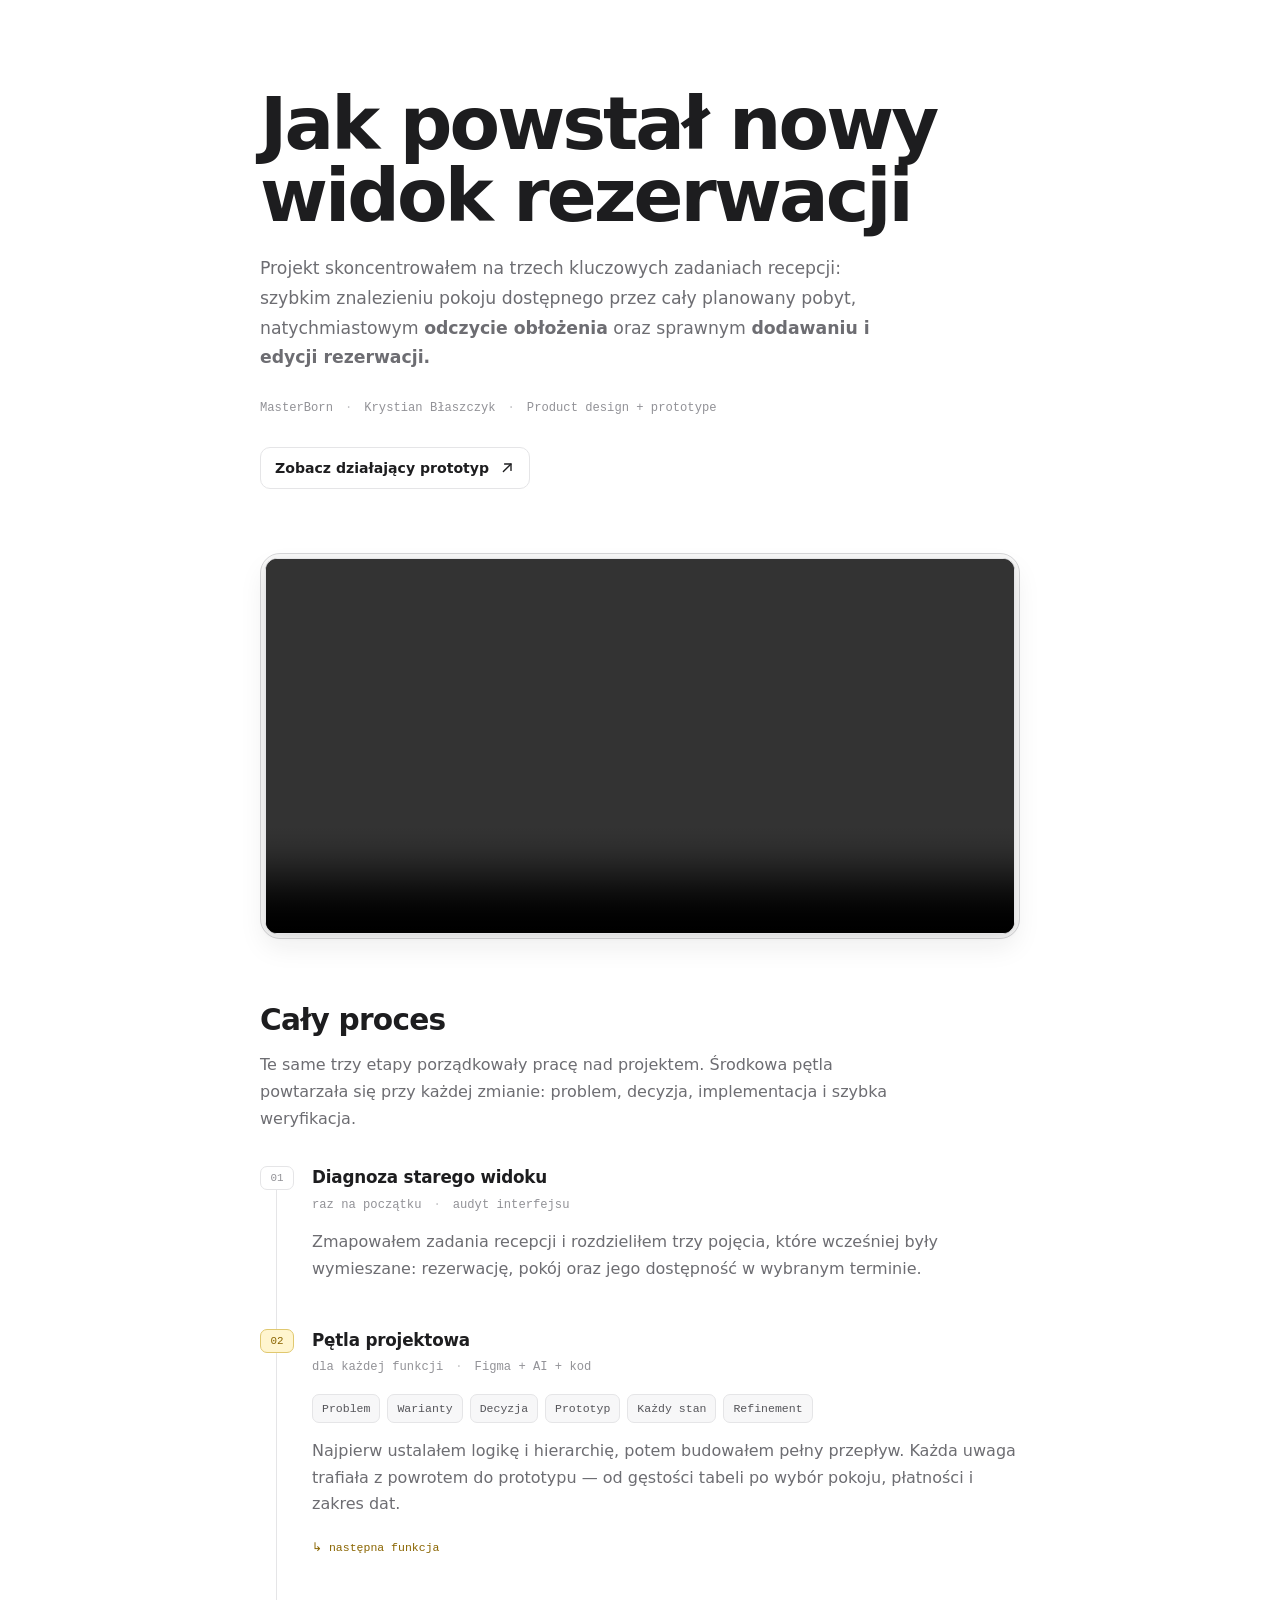
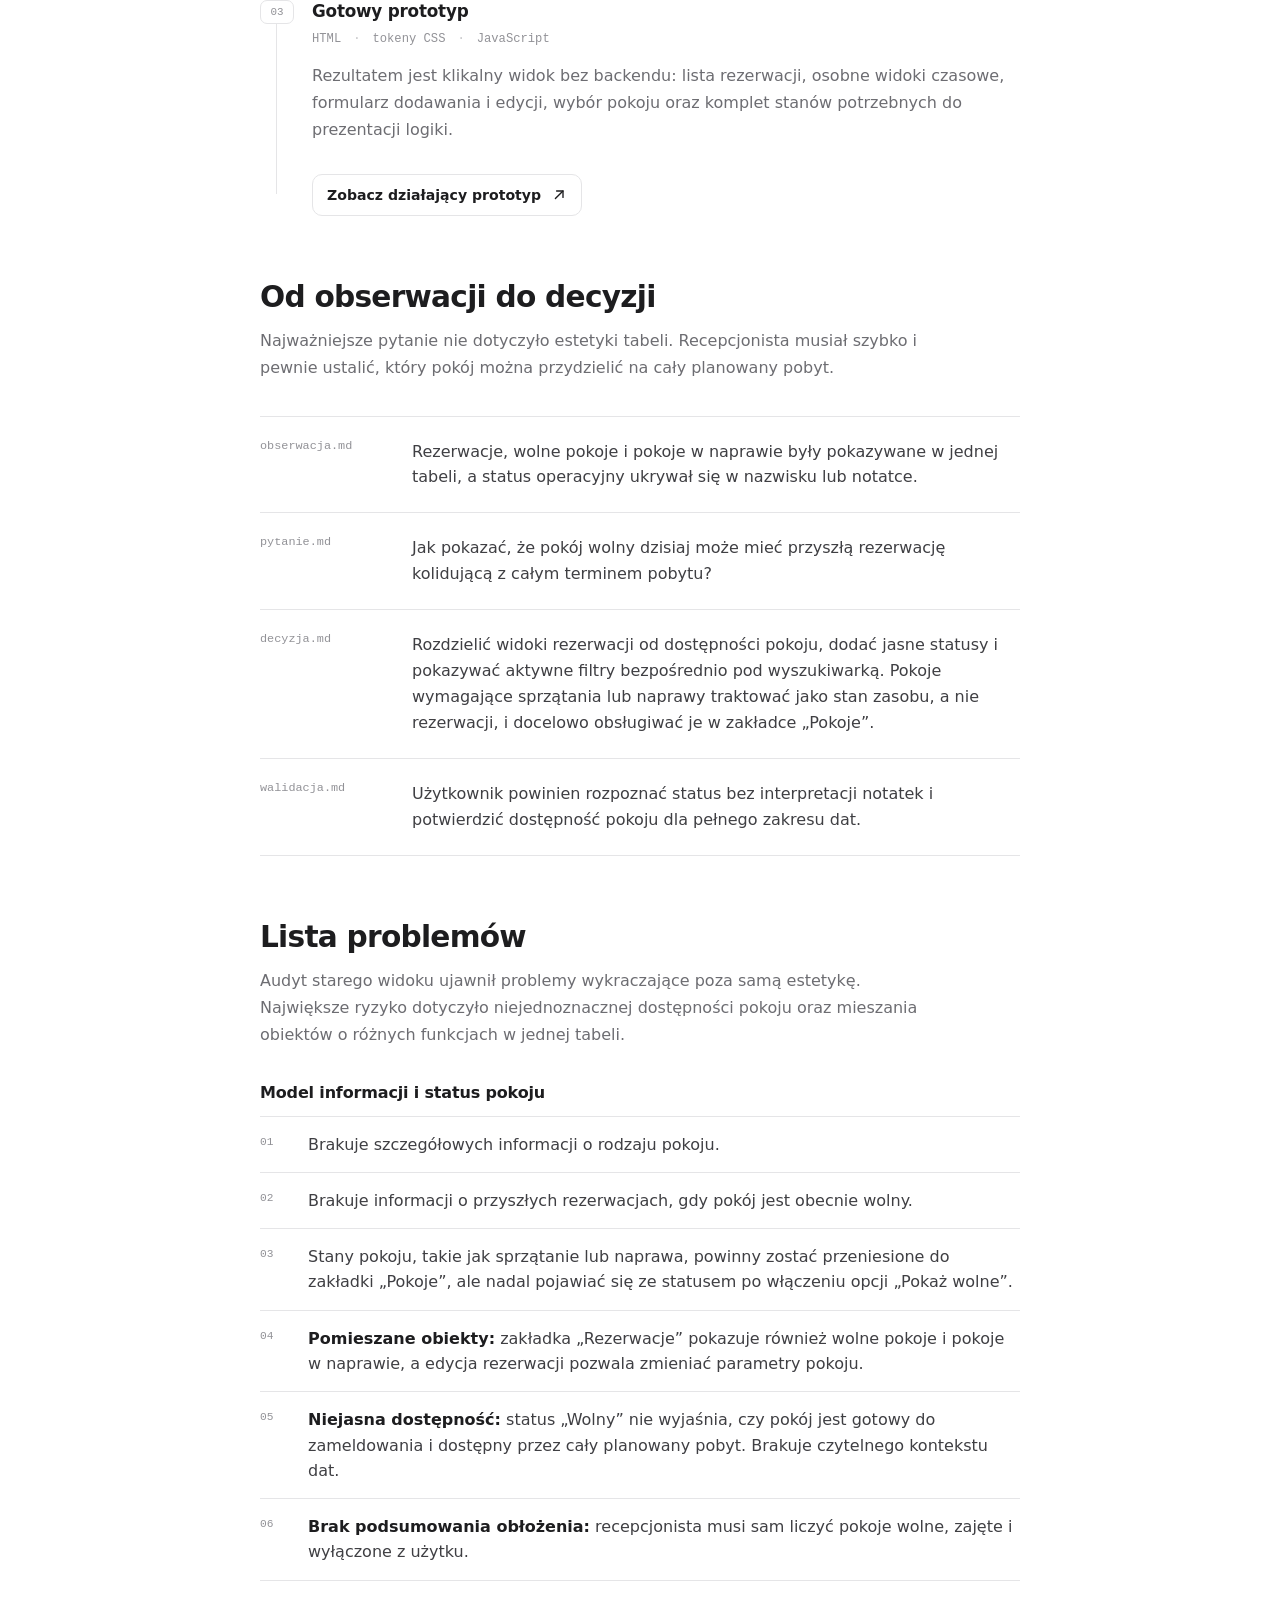
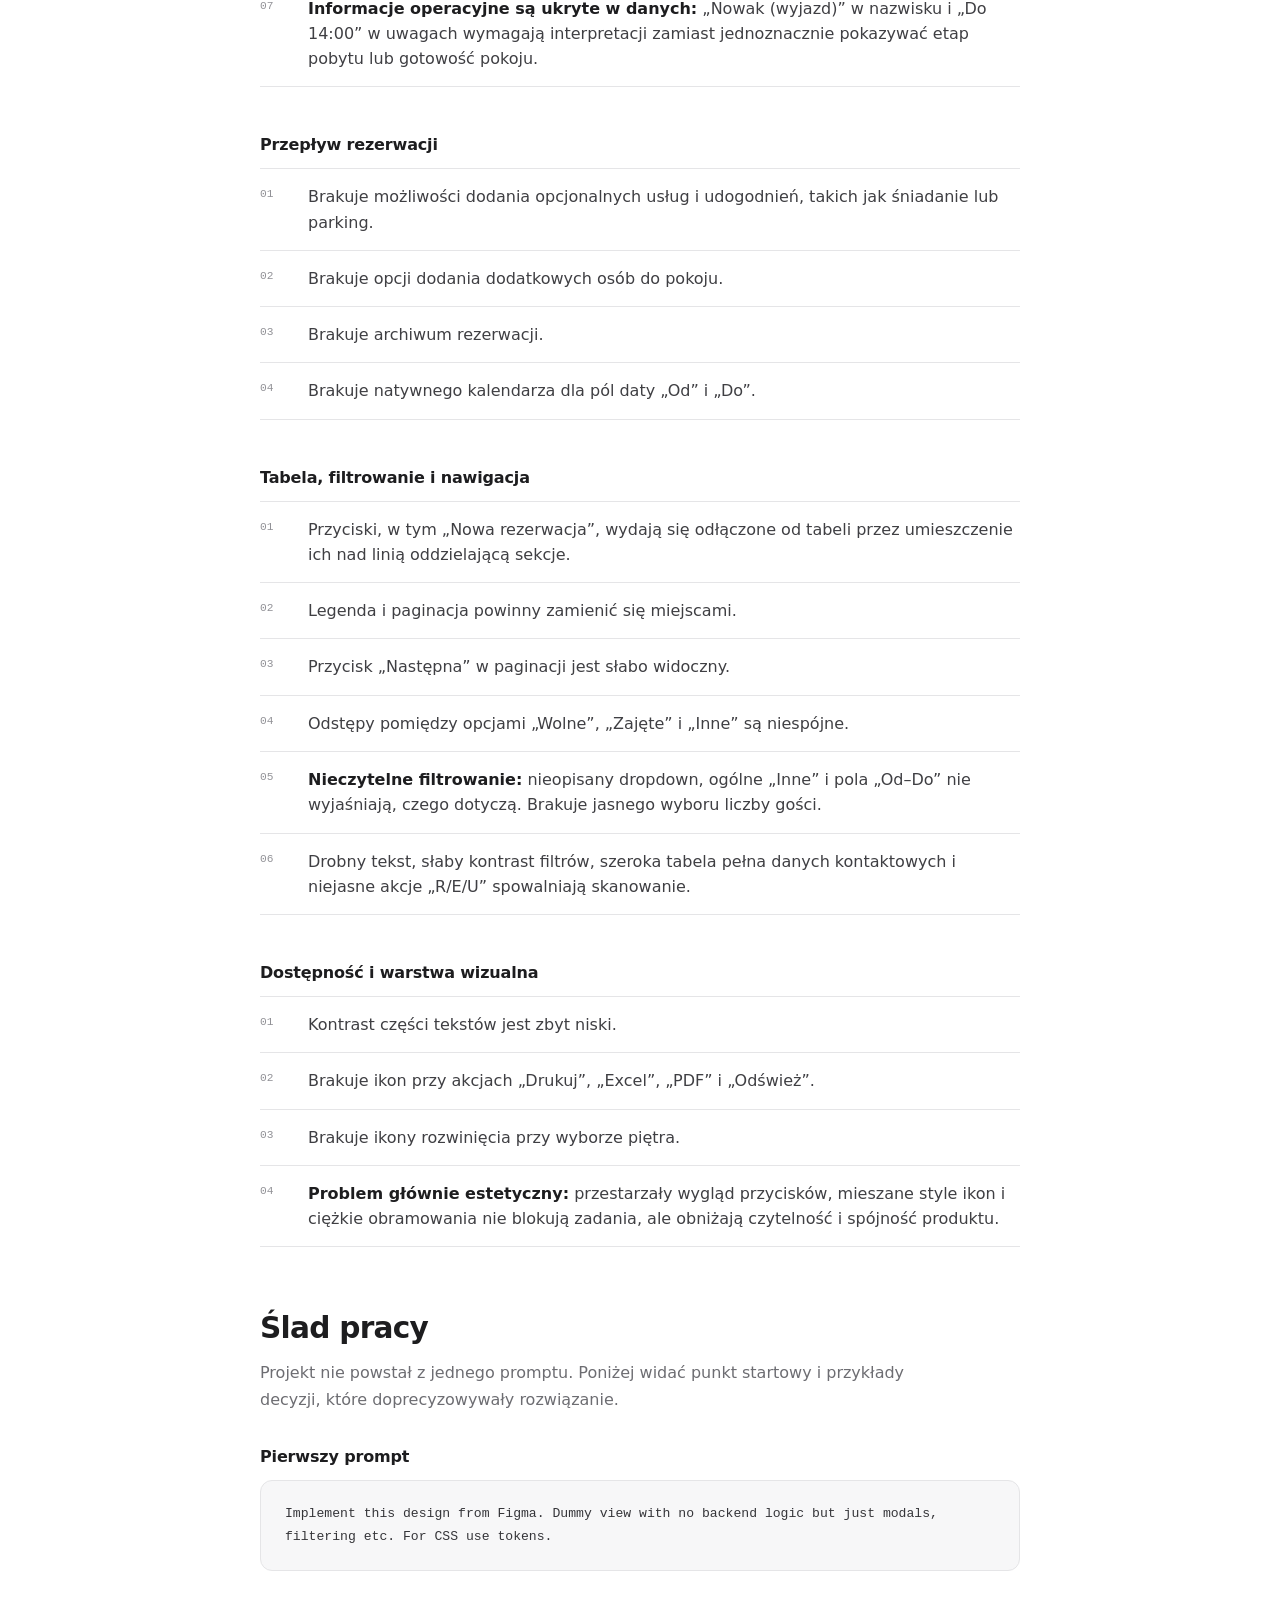
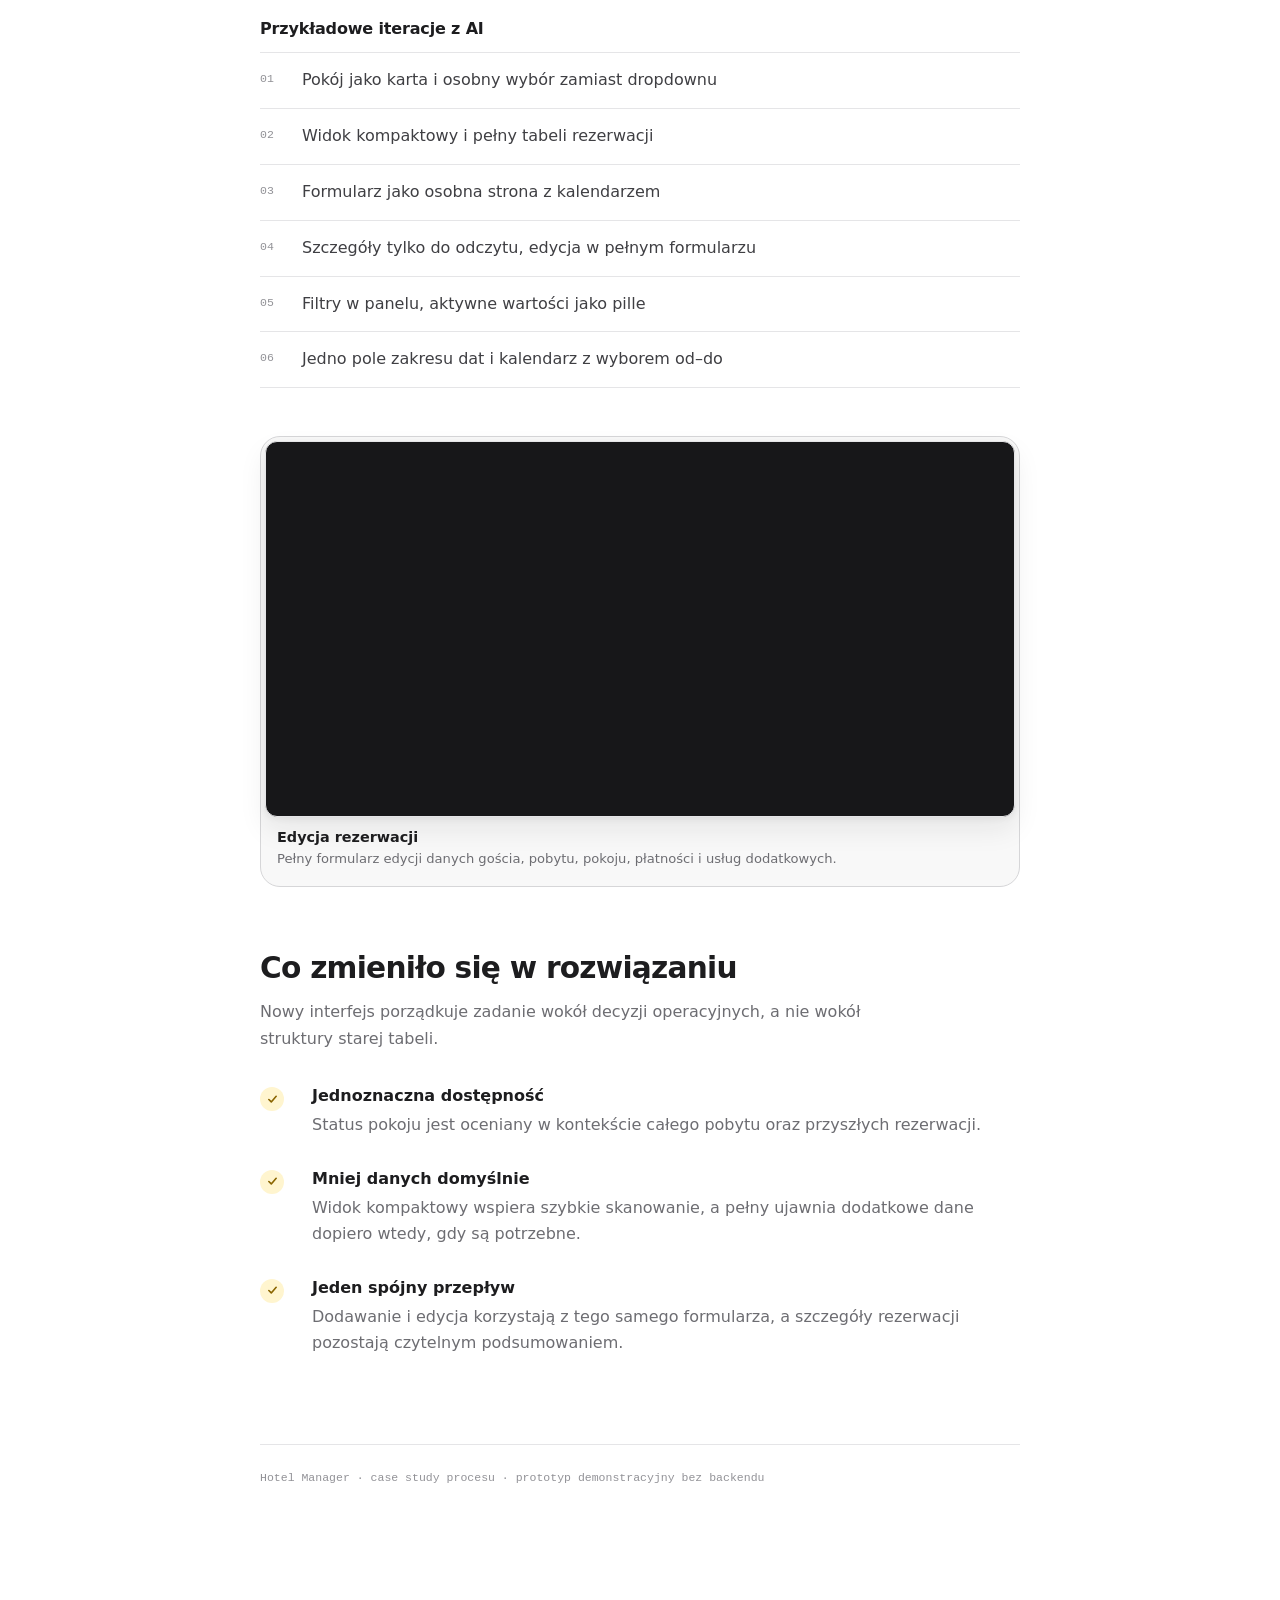
==== commit cd6cd080: "text fix" ====
--- a/process-board.html
+++ b/process-board.html
@@ -51,7 +51,7 @@
 
       header {
         padding-bottom: 64px;
-        border-bottom: 1px solid var(--line);
+        /* border-bottom: 1px solid var(--line); */
       }
 
       h1,
@@ -143,7 +143,7 @@
       }
 
       section {
-        margin-top: 88px;
+        margin-top: 64px;
         scroll-margin-top: 32px;
       }
       .section-heading {
@@ -283,6 +283,52 @@
         margin: 0;
         color: #3f3f43;
         line-height: 1.62;
+      }
+
+      .problem-groups {
+        display: grid;
+        gap: 48px;
+      }
+
+      .problem-group h3 {
+        margin-bottom: 14px;
+        font-size: 1rem;
+        letter-spacing: -0.01em;
+      }
+
+      .problem-list {
+        margin: 0;
+        padding: 0;
+        border-top: 1px solid var(--line);
+        list-style: none;
+        counter-reset: problem;
+      }
+
+      .problem-list li {
+        counter-increment: problem;
+        position: relative;
+        display: block;
+        min-width: 0;
+        padding: 15px 0 15px 48px;
+        border-bottom: 1px solid var(--line);
+        color: #3f3f43;
+        line-height: 1.58;
+        overflow-wrap: anywhere;
+      }
+
+      .problem-list li::before {
+        content: counter(problem, decimal-leading-zero);
+        position: absolute;
+        top: 17px;
+        left: 0;
+        color: var(--subtle);
+        font-family: ui-monospace, SFMono-Regular, Menlo, Consolas, monospace;
+        font-size: 0.7rem;
+      }
+
+      .problem-list strong {
+        color: var(--ink);
+        font-weight: 600;
       }
 
       .trace {
@@ -320,7 +366,7 @@
       .process-video figcaption {
         display: grid;
         gap: 4px;
-        margin-top: 12px;
+        margin: 12px;
       }
 
       .process-video figcaption strong {
@@ -446,6 +492,26 @@
           scroll-behavior: auto;
         }
       }
+      figure {
+        border: 1px solid #d6d6d8;
+        border-radius: 20px;
+        padding: 4px;
+        margin: 8px;
+        position: relative;
+        /* z-index: 3;  <- remove this */
+        background: rgb(248, 248, 248);
+      }
+
+      figure::before {
+        content: "";
+        background: red;
+        border-radius: 24px;
+        display: block;
+        position: absolute;
+        inset: -5px; /* -4px plus 1px for the figure's border */
+        z-index: -1;
+        border: 1px solid blue;
+      }
     </style>
   </head>
   <body>
@@ -453,9 +519,10 @@
       <header>
         <h1>Jak powstał nowy widok rezerwacji</h1>
         <p class="intro">
-          Proces przebudowy hotelowego systemu zarządzania: od diagnozy
-          niejednoznacznej dostępności pokoju, przez decyzje projektowe, aż po
-          działający prototyp zbudowany bez backendu.
+          Projekt skoncentrowałem na trzech kluczowych zadaniach recepcji:
+          szybkim znalezieniu pokoju dostępnego przez cały planowany pobyt,
+          natychmiastowym <b>odczycie obłożenia</b> oraz sprawnym
+          <b>dodawaniu i edycji rezerwacji.</b>
         </p>
         <div class="byline" aria-label="Informacje o projekcie">
           <span>MasterBorn</span><span>Krystian Błaszczyk</span
@@ -474,9 +541,21 @@
           </svg>
         </a>
       </header>
-
+      <figure class="process-video">
+        <!-- <figcaption>
+          <strong>Dashboard rezerwacji</strong>
+          <span
+            >Widok podsumowania hotelu, statystyk, filtrów i tabeli bieżących
+            rezerwacji.</span
+          >
+        </figcaption> -->
+        <video controls preload="metadata" playsinline autoplay muted loop>
+          <source src="vid2.mp4" type="video/mp4" />
+          Twoja przeglądarka nie obsługuje odtwarzania wideo.
+        </video>
+      </figure>
       <section aria-labelledby="flow-title">
-        <div class="section-heading">
+        <div class="section-heading" style="margin-top: 20px">
           <h2 id="flow-title">Cały proces</h2>
           <p>
             Te same trzy etapy porządkowały pracę nad projektem. Środkowa pętla
@@ -585,6 +664,9 @@
             <p>
               Rozdzielić widoki rezerwacji od dostępności pokoju, dodać jasne
               statusy i pokazywać aktywne filtry bezpośrednio pod wyszukiwarką.
+              Pokoje wymagające sprzątania lub naprawy traktować jako stan
+              zasobu, a nie rezerwacji, i docelowo obsługiwać je w zakładce
+              „Pokoje”.
             </p>
           </li>
           <li>
@@ -597,6 +679,110 @@
         </ul>
       </section>
 
+      <section aria-labelledby="problems-title">
+        <div class="section-heading">
+          <h2 id="problems-title">Lista problemów</h2>
+          <p>
+            Audyt starego widoku ujawnił problemy wykraczające poza samą
+            estetykę. Największe ryzyko dotyczyło niejednoznacznej dostępności
+            pokoju oraz mieszania obiektów o różnych funkcjach w jednej tabeli.
+          </p>
+        </div>
+
+        <div class="problem-groups">
+          <article class="problem-group">
+            <h3>Model informacji i status pokoju</h3>
+            <ol class="problem-list">
+              <li>Brakuje szczegółowych informacji o rodzaju pokoju.</li>
+              <li>
+                Brakuje informacji o przyszłych rezerwacjach, gdy pokój jest
+                obecnie wolny.
+              </li>
+              <li>
+                Stany pokoju, takie jak sprzątanie lub naprawa, powinny zostać
+                przeniesione do zakładki „Pokoje”, ale nadal pojawiać się ze
+                statusem po włączeniu opcji „Pokaż wolne”.
+              </li>
+              <li>
+                <strong>Pomieszane obiekty:</strong> zakładka „Rezerwacje”
+                pokazuje również wolne pokoje i pokoje w naprawie, a edycja
+                rezerwacji pozwala zmieniać parametry pokoju.
+              </li>
+              <li>
+                <strong>Niejasna dostępność:</strong> status „Wolny” nie
+                wyjaśnia, czy pokój jest gotowy do zameldowania i dostępny przez
+                cały planowany pobyt. Brakuje czytelnego kontekstu dat.
+              </li>
+              <li>
+                <strong>Brak podsumowania obłożenia:</strong> recepcjonista musi
+                sam liczyć pokoje wolne, zajęte i wyłączone z użytku.
+              </li>
+              <li>
+                <strong>Informacje operacyjne są ukryte w danych:</strong>
+                „Nowak (wyjazd)” w nazwisku i „Do 14:00” w uwagach wymagają
+                interpretacji zamiast jednoznacznie pokazywać etap pobytu lub
+                gotowość pokoju.
+              </li>
+            </ol>
+          </article>
+
+          <article class="problem-group">
+            <h3>Przepływ rezerwacji</h3>
+            <ol class="problem-list">
+              <li>
+                Brakuje możliwości dodania opcjonalnych usług i udogodnień,
+                takich jak śniadanie lub parking.
+              </li>
+              <li>Brakuje opcji dodania dodatkowych osób do pokoju.</li>
+              <li>Brakuje archiwum rezerwacji.</li>
+              <li>Brakuje natywnego kalendarza dla pól daty „Od” i „Do”.</li>
+            </ol>
+          </article>
+
+          <article class="problem-group">
+            <h3>Tabela, filtrowanie i nawigacja</h3>
+            <ol class="problem-list">
+              <li>
+                Przyciski, w tym „Nowa rezerwacja”, wydają się odłączone od
+                tabeli przez umieszczenie ich nad linią oddzielającą sekcje.
+              </li>
+              <li>Legenda i paginacja powinny zamienić się miejscami.</li>
+              <li>Przycisk „Następna” w paginacji jest słabo widoczny.</li>
+              <li>
+                Odstępy pomiędzy opcjami „Wolne”, „Zajęte” i „Inne” są
+                niespójne.
+              </li>
+              <li>
+                <strong>Nieczytelne filtrowanie:</strong> nieopisany dropdown,
+                ogólne „Inne” i pola „Od–Do” nie wyjaśniają, czego dotyczą.
+                Brakuje jasnego wyboru liczby gości.
+              </li>
+              <li>
+                Drobny tekst, słaby kontrast filtrów, szeroka tabela pełna
+                danych kontaktowych i niejasne akcje „R/E/U” spowalniają
+                skanowanie.
+              </li>
+            </ol>
+          </article>
+
+          <article class="problem-group">
+            <h3>Dostępność i warstwa wizualna</h3>
+            <ol class="problem-list">
+              <li>Kontrast części tekstów jest zbyt niski.</li>
+              <li>
+                Brakuje ikon przy akcjach „Drukuj”, „Excel”, „PDF” i „Odśwież”.
+              </li>
+              <li>Brakuje ikony rozwinięcia przy wyborze piętra.</li>
+              <li>
+                <strong>Problem głównie estetyczny:</strong> przestarzały wygląd
+                przycisków, mieszane style ikon i ciężkie obramowania nie
+                blokują zadania, ale obniżają czytelność i spójność produktu.
+              </li>
+            </ol>
+          </article>
+        </div>
+      </section>
+
       <section aria-labelledby="trace-title">
         <div class="section-heading">
           <h2 id="trace-title">Ślad pracy</h2>
@@ -638,24 +824,9 @@
           </article>
 
           <article class="trace-block">
-            <h3>Nagrania procesu</h3>
             <div class="process-videos">
               <figure class="process-video">
-                <video controls preload="metadata" playsinline>
-                  <source src="vid2.mp4" type="video/mp4" />
-                  Twoja przeglądarka nie obsługuje odtwarzania wideo.
-                </video>
-                <figcaption>
-                  <strong>Dashboard rezerwacji</strong>
-                  <span
-                    >Widok podsumowania hotelu, statystyk, filtrów i tabeli
-                    bieżących rezerwacji.</span
-                  >
-                </figcaption>
-              </figure>
-
-              <figure class="process-video">
-                <video controls preload="metadata" playsinline>
+                <video preload="metadata" playsinline autoplay muted loop>
                   <source src="vid3.mp4" type="video/mp4" />
                   Twoja przeglądarka nie obsługuje odtwarzania wideo.
                 </video>
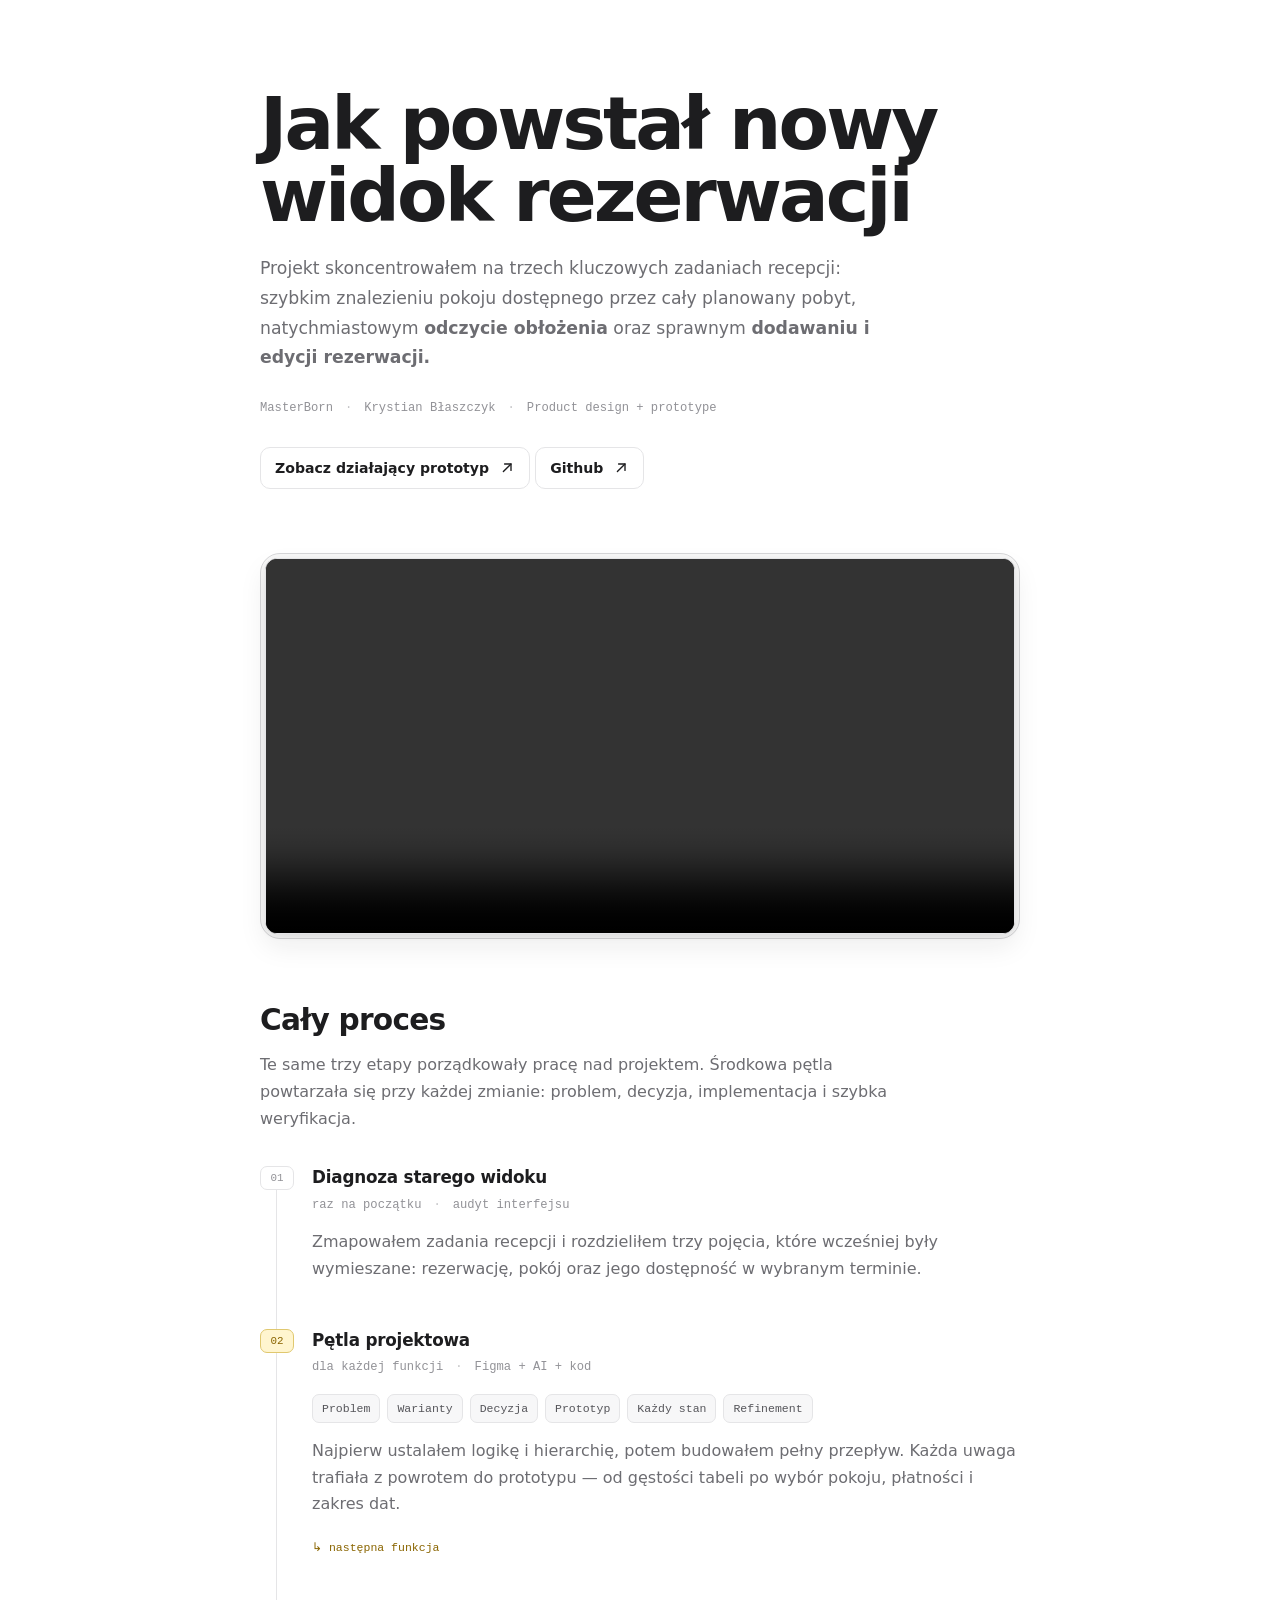
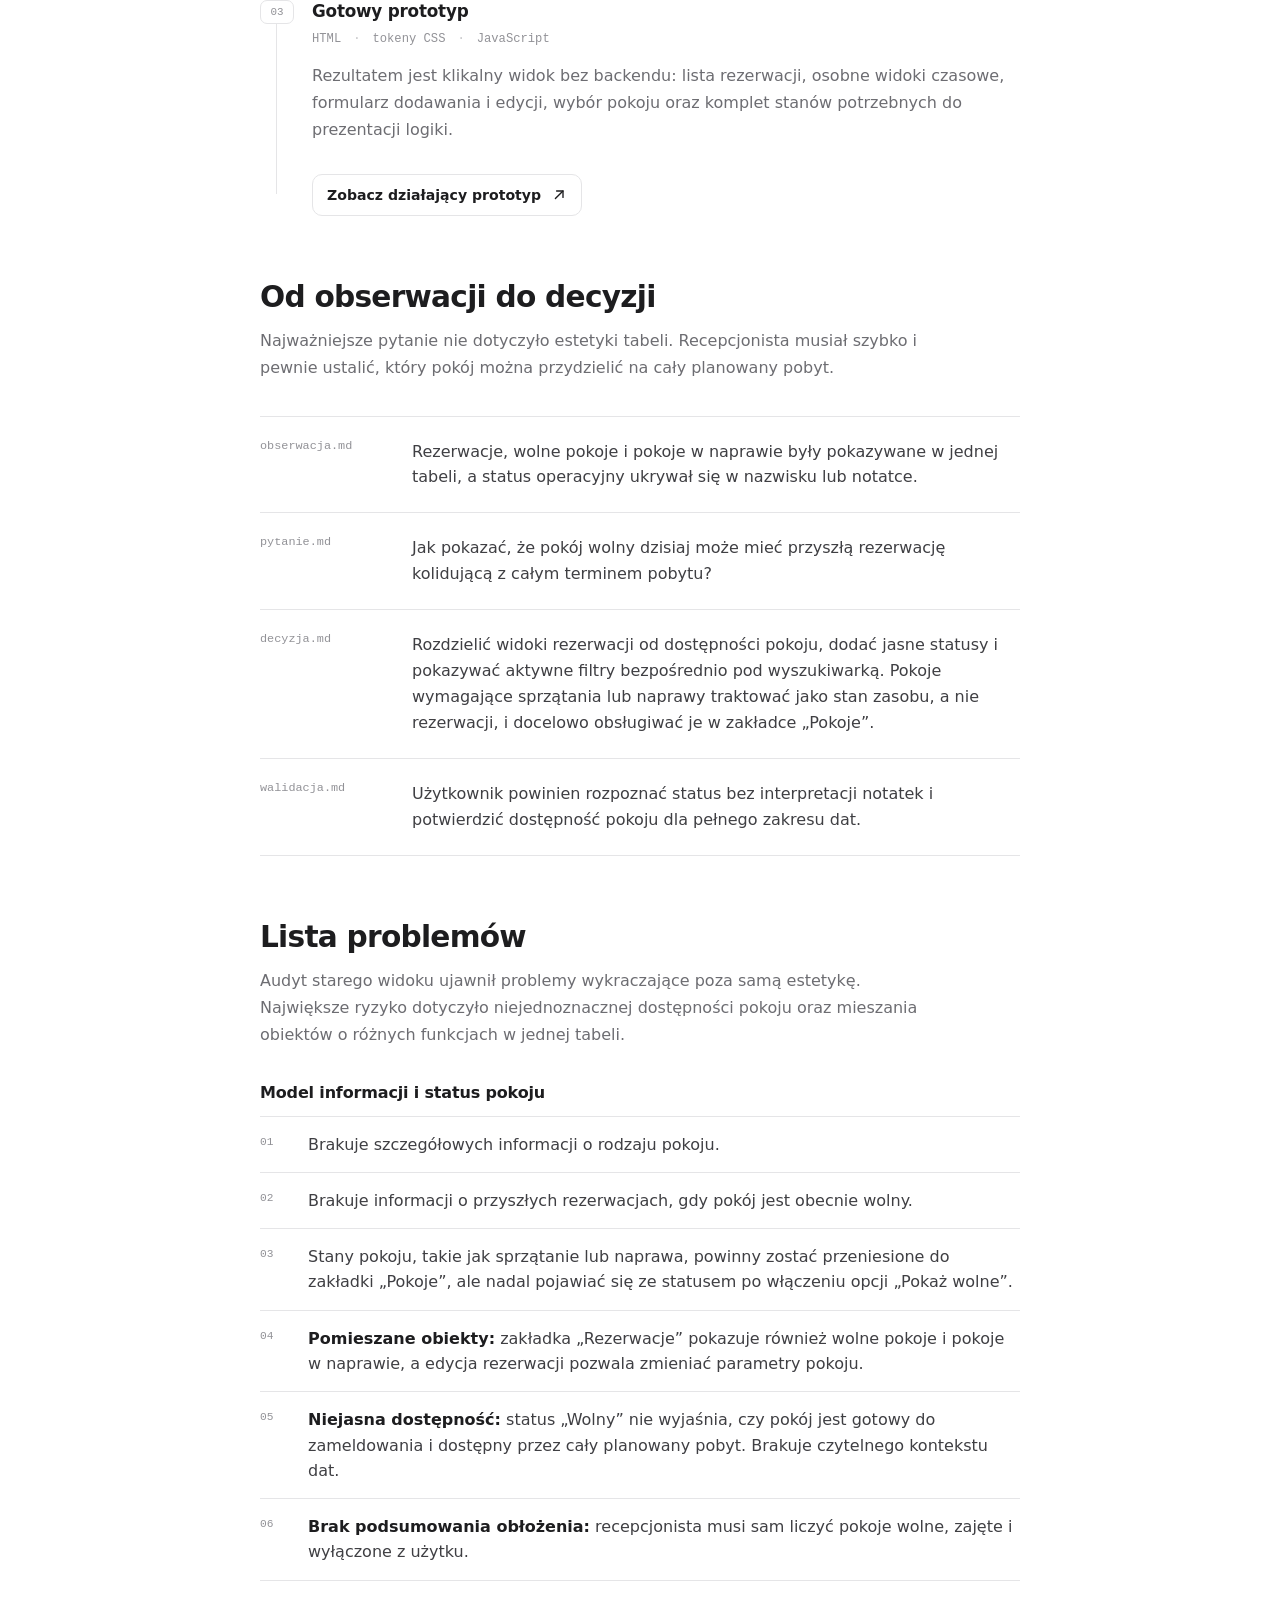
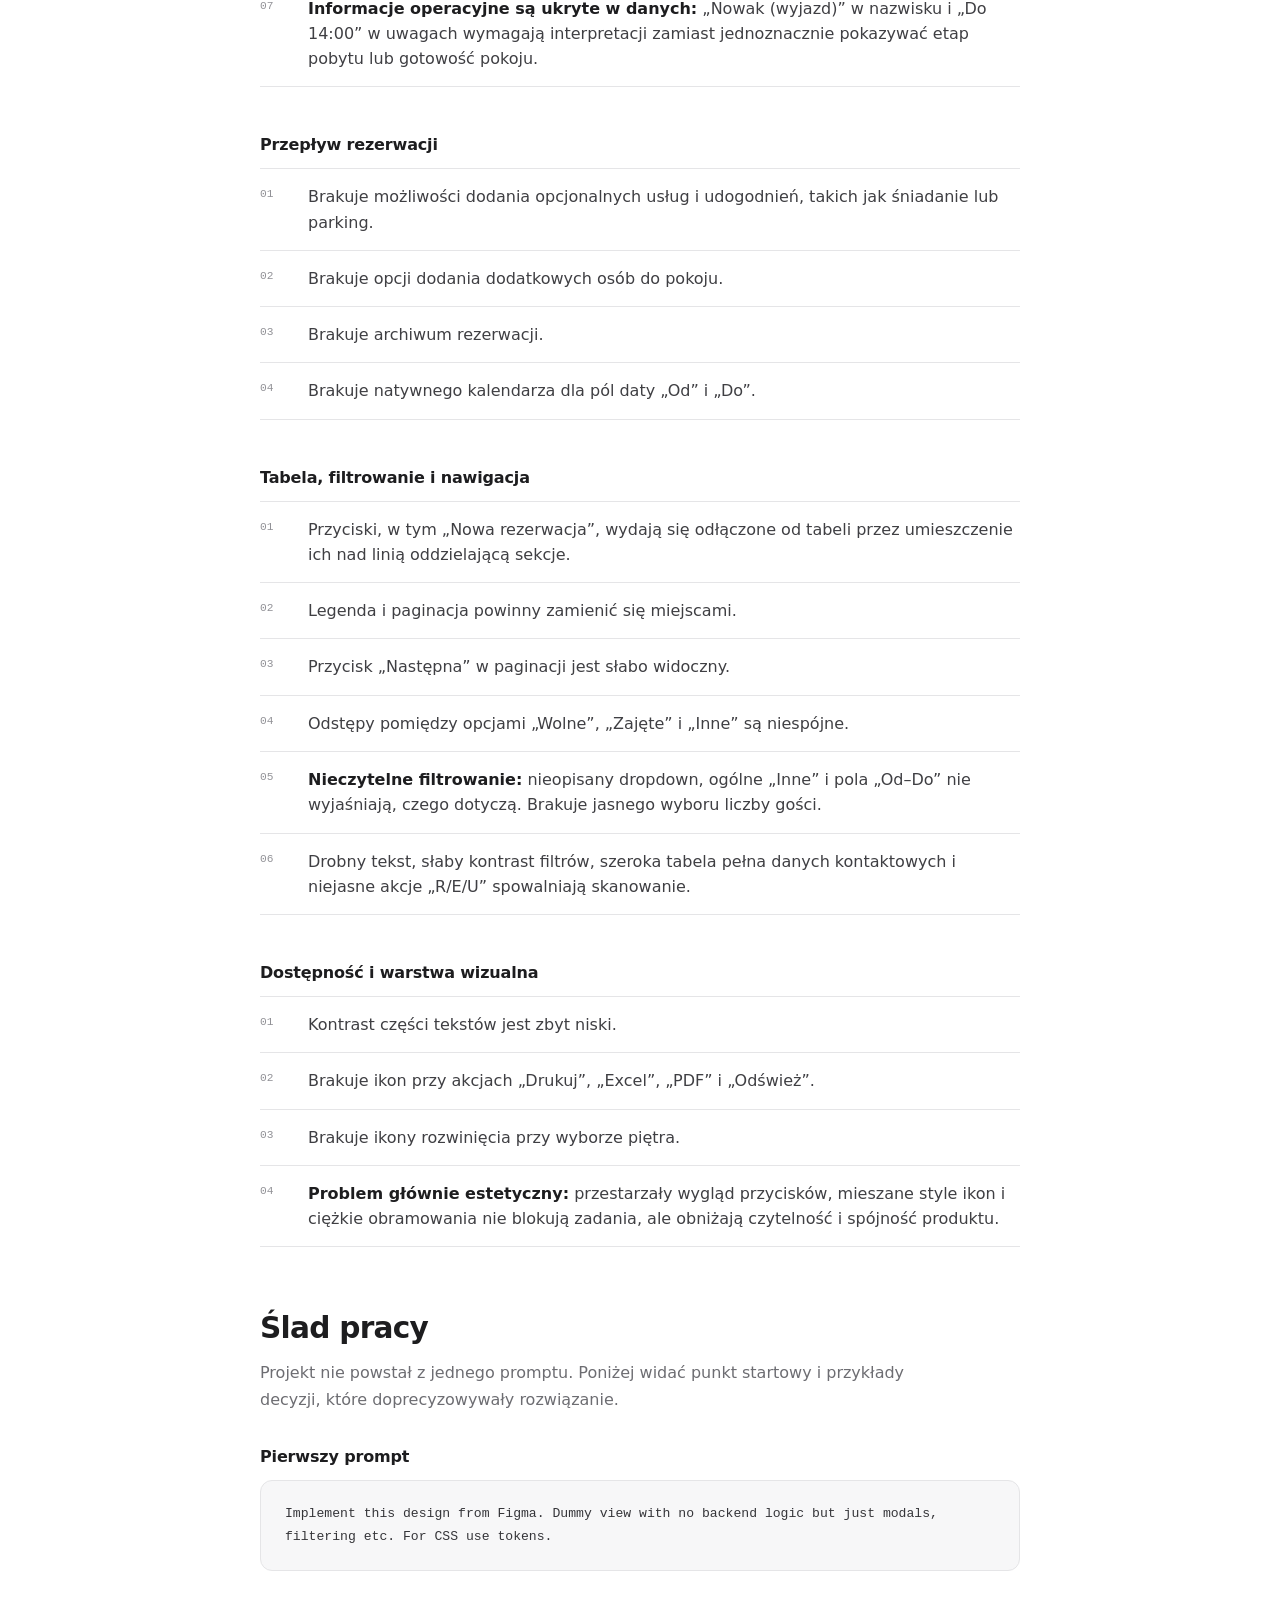
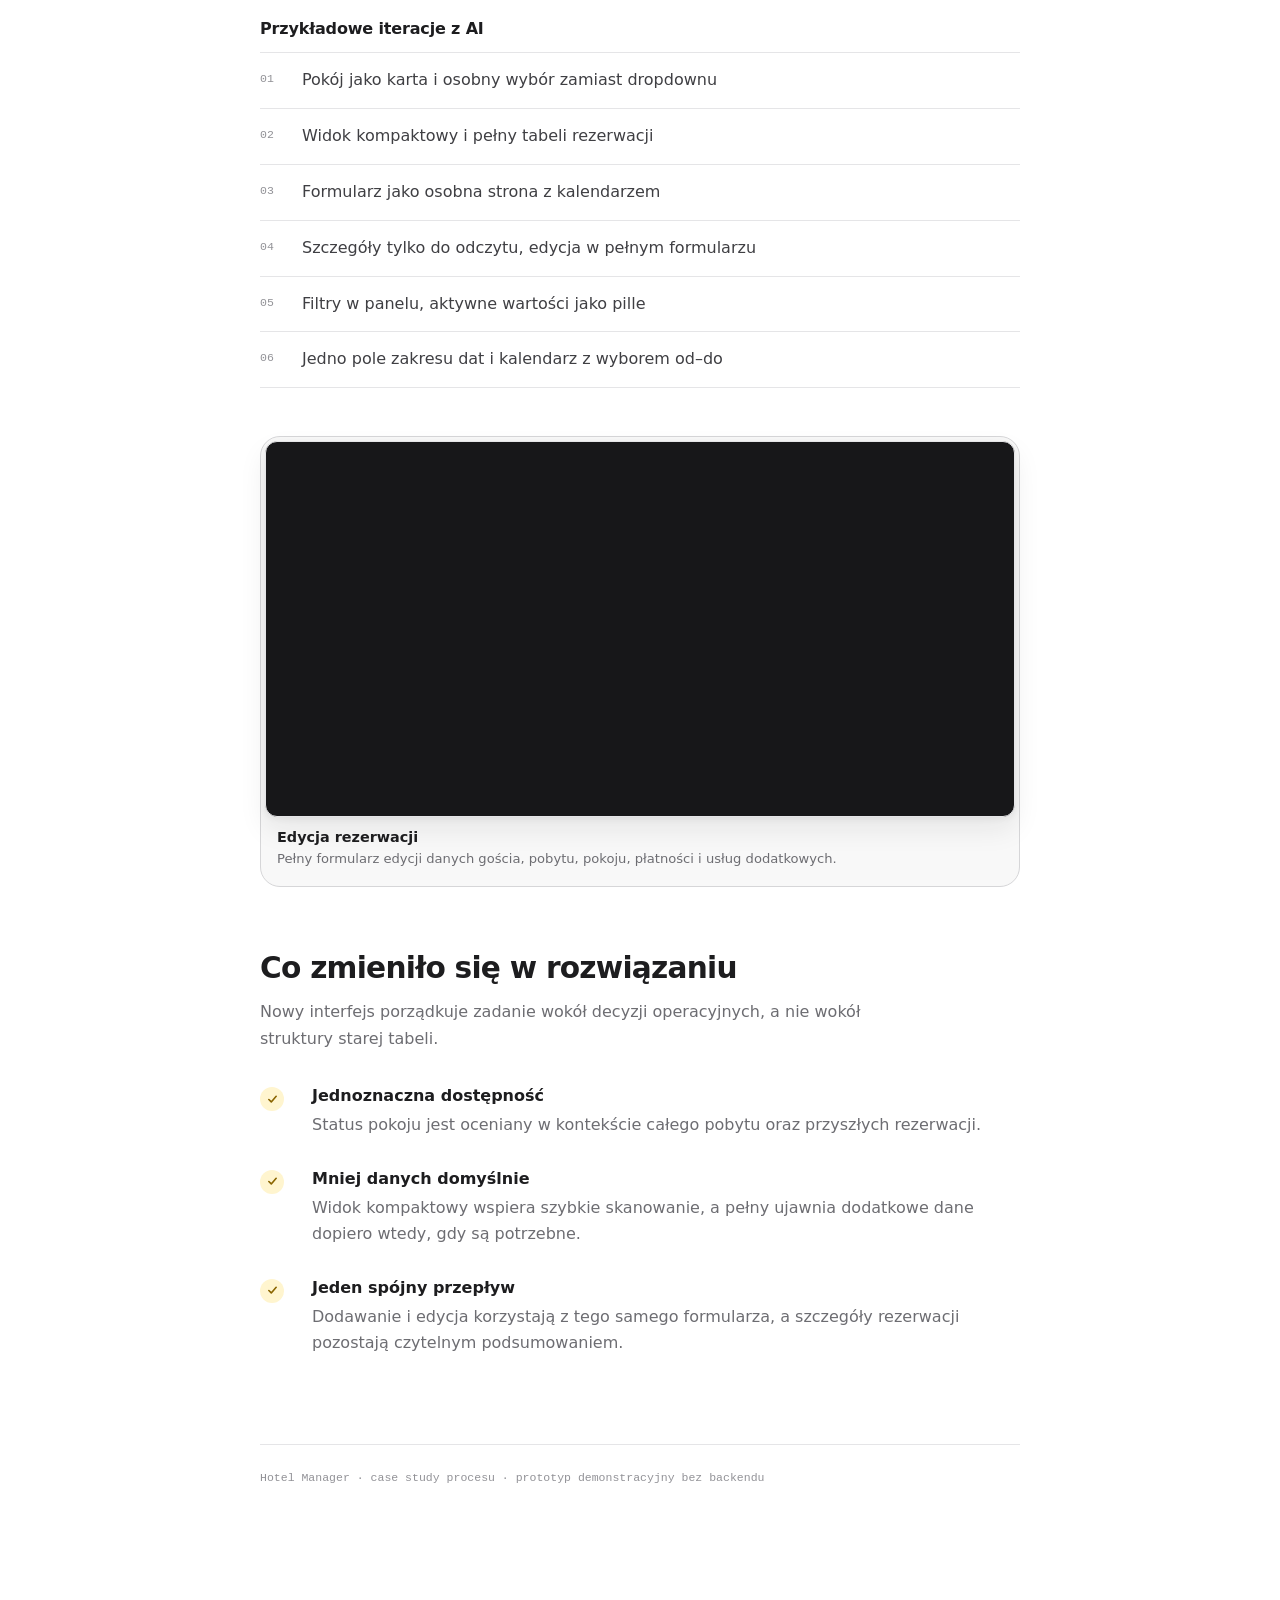
==== commit 754e321a: "gh button" ====
--- a/process-board.html
+++ b/process-board.html
@@ -535,6 +535,17 @@
           rel="noreferrer"
         >
           Zobacz działający prototyp
+          <svg viewBox="0 0 20 20" aria-hidden="true">
+            <path d="M7 5h8v8" />
+            <path d="m15 5-9.5 9.5" />
+          </svg>
+        </a>
+        <a
+          class="live-link"
+          href="https://github.com/omgblaay/MasterBorn"
+          target="_blank"
+          rel="noreferrer"
+          >Github
           <svg viewBox="0 0 20 20" aria-hidden="true">
             <path d="M7 5h8v8" />
             <path d="m15 5-9.5 9.5" />
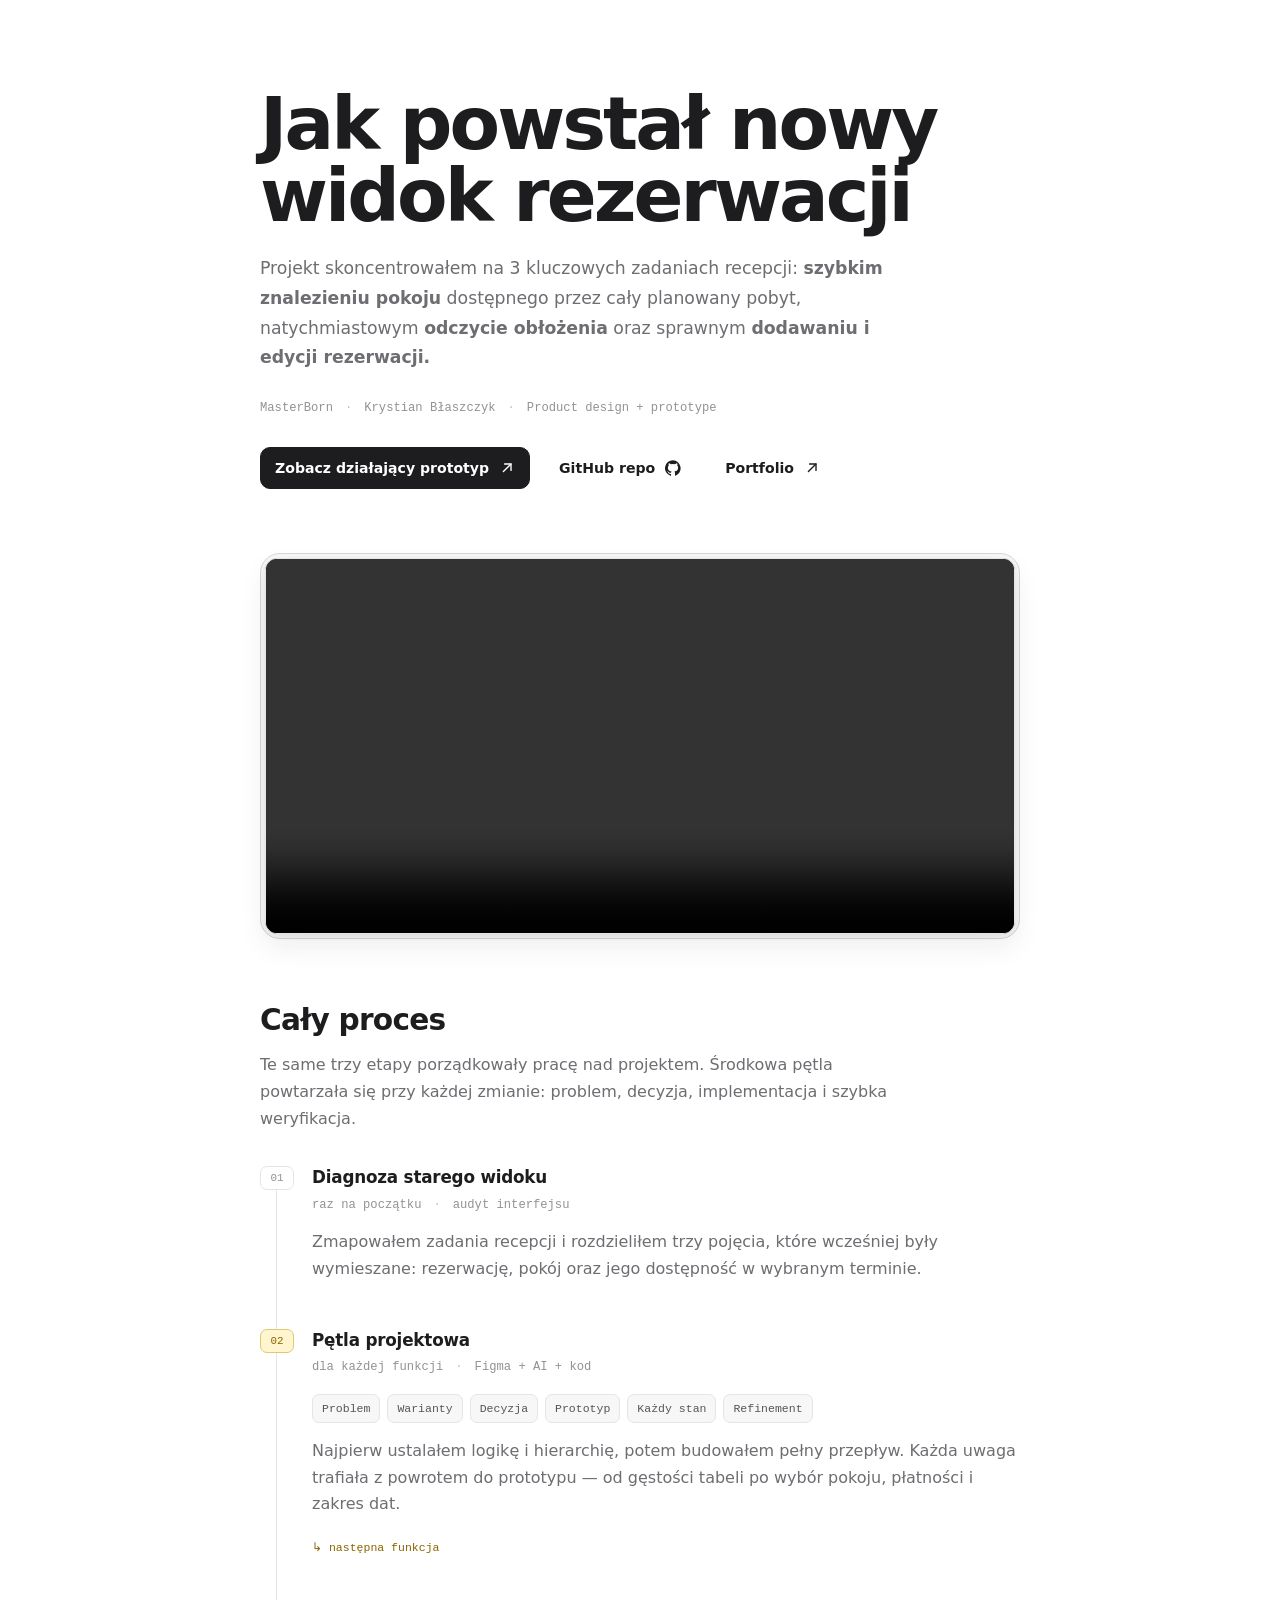
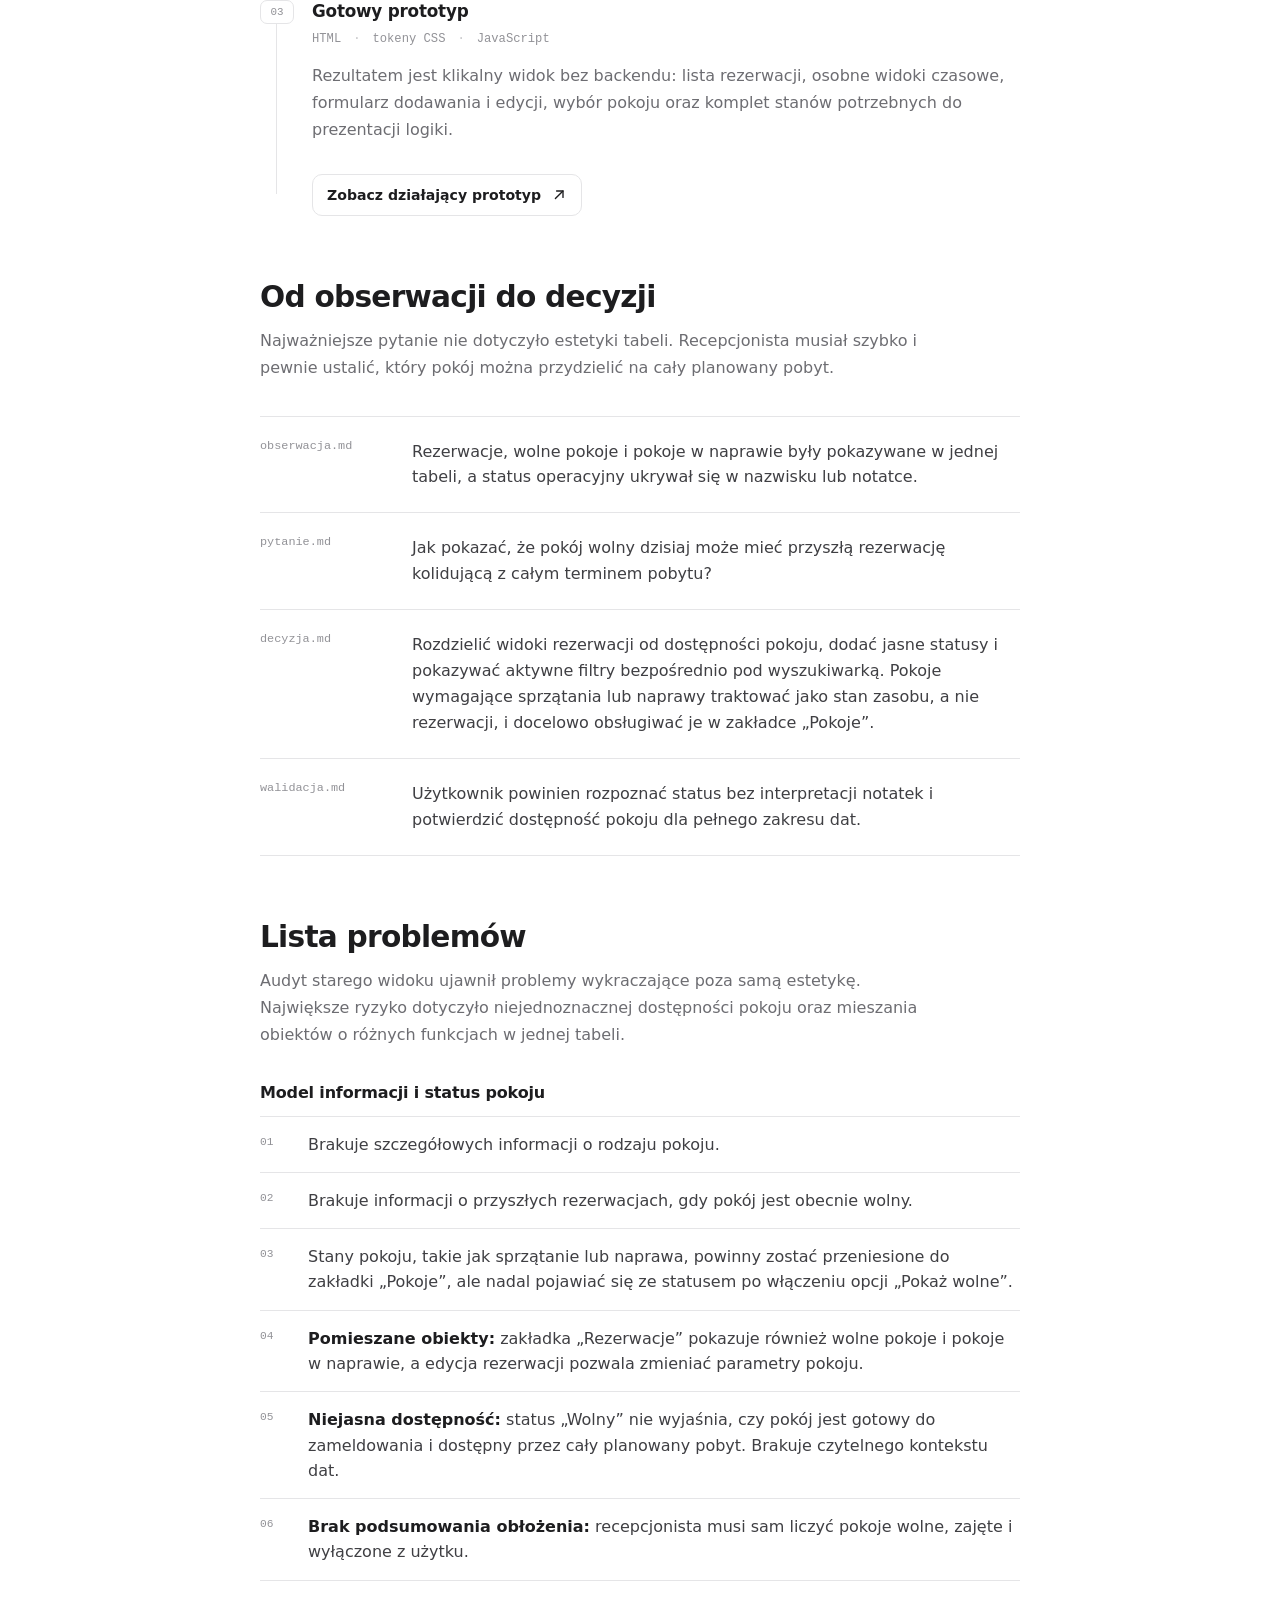
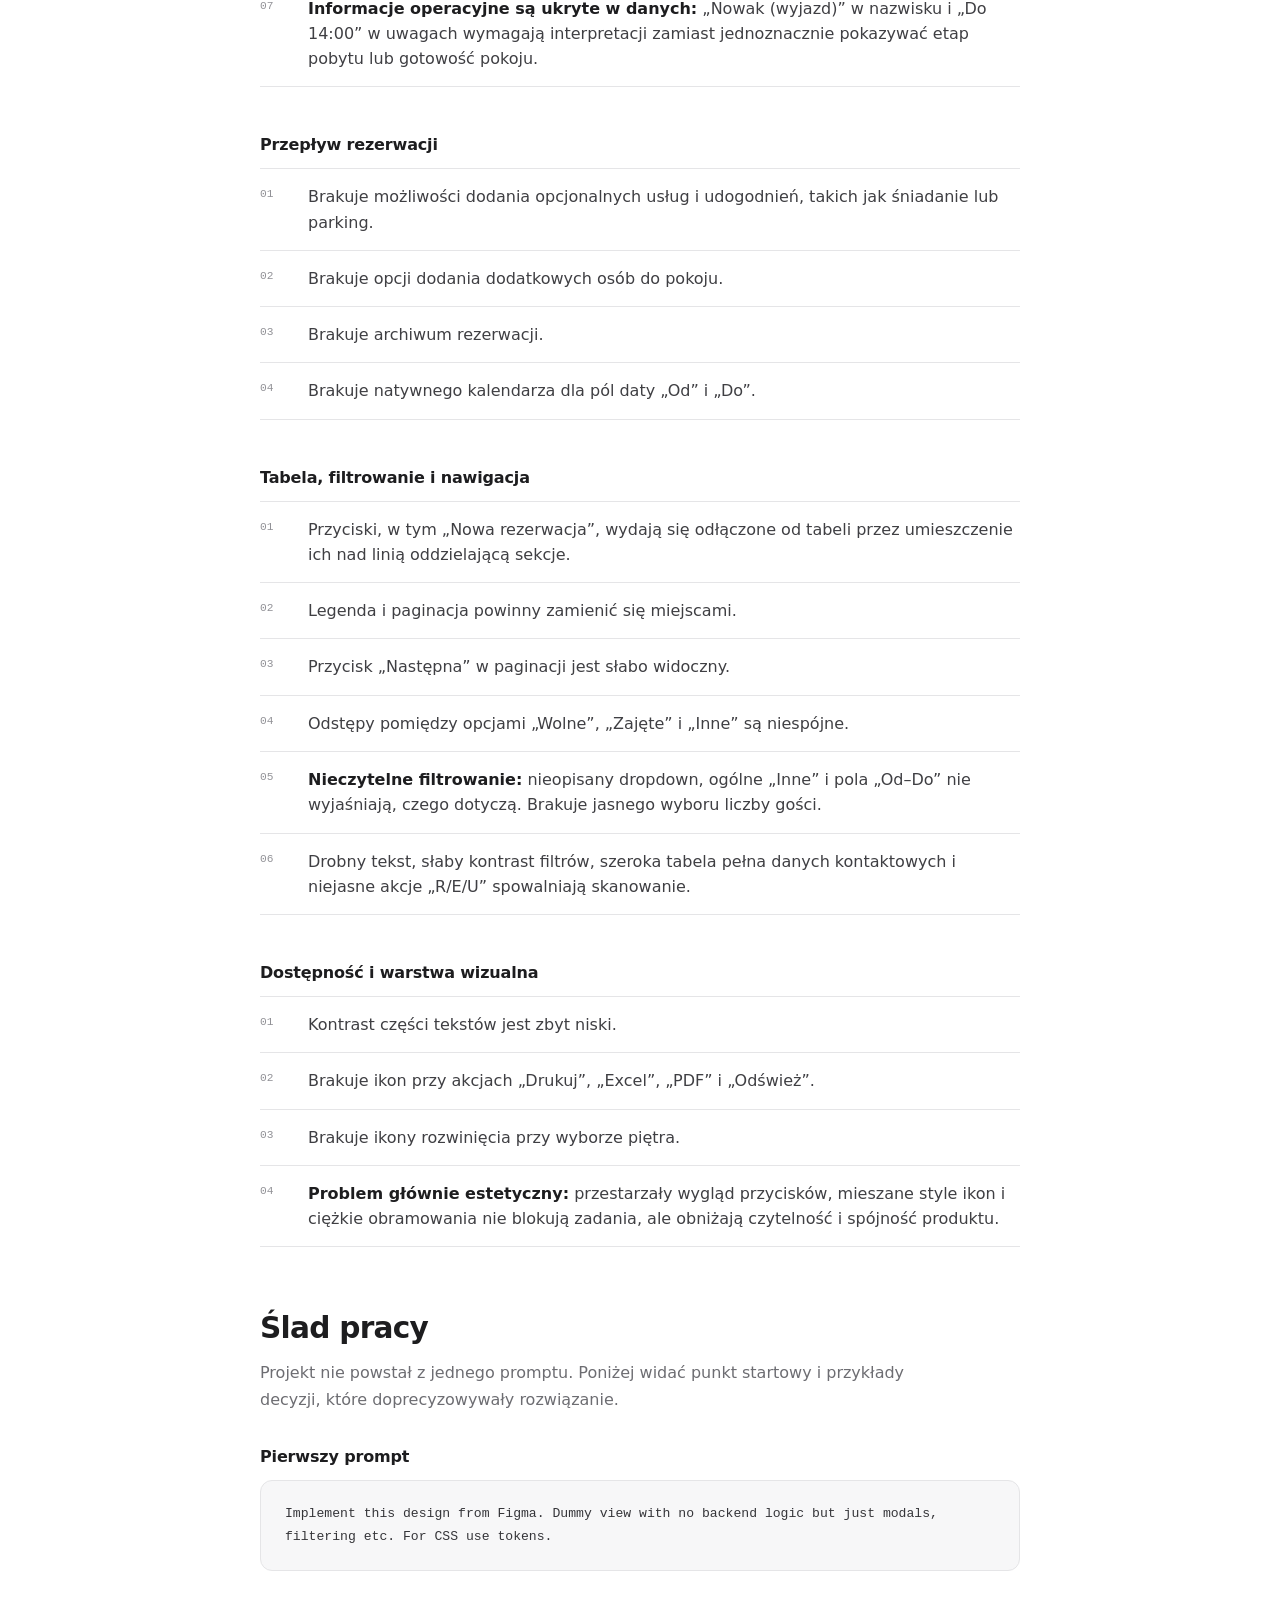
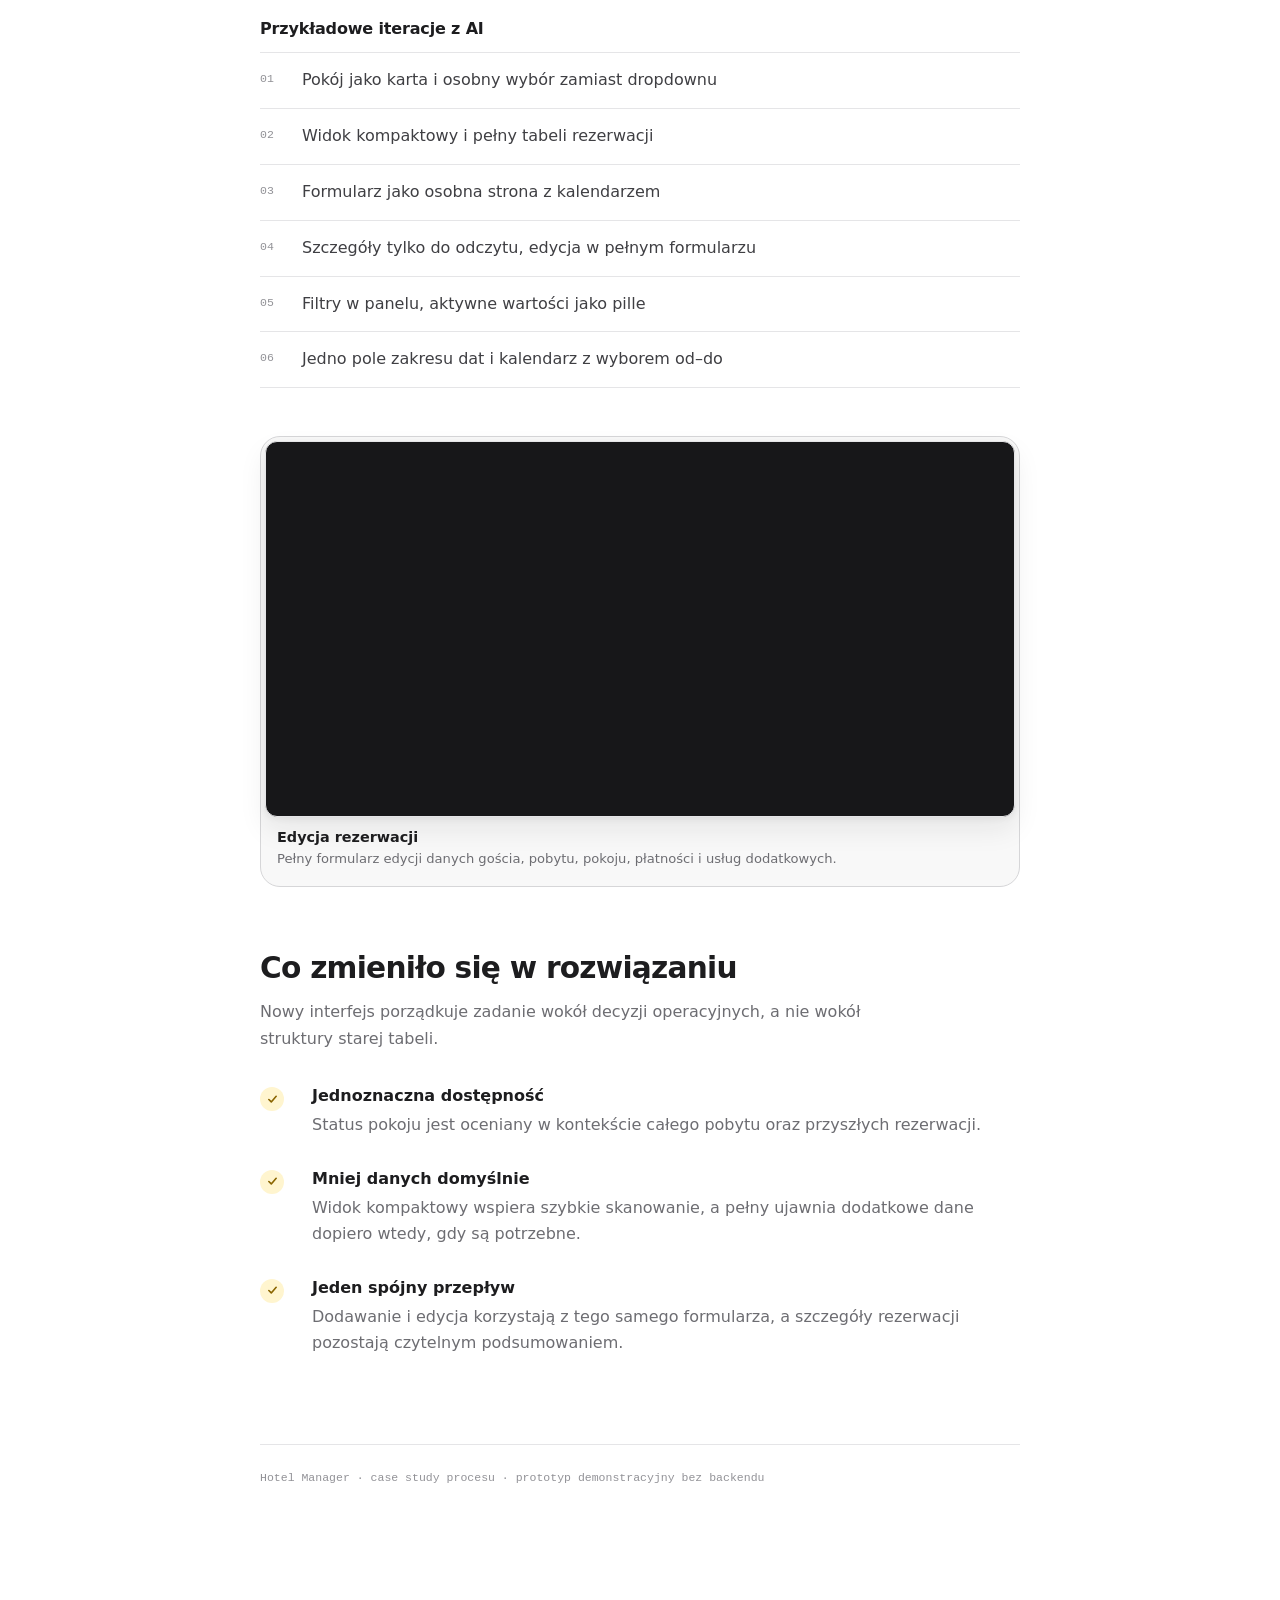
==== commit 0f5c9e9e: "button fix" ====
--- a/process-board.html
+++ b/process-board.html
@@ -118,6 +118,17 @@
           transform 160ms ease;
       }
 
+      .hero-links {
+        display: flex;
+        flex-wrap: wrap;
+        gap: 14px;
+        margin-top: 30px;
+      }
+
+      .hero-links .live-link {
+        margin-top: 0;
+      }
+
       .live-link:hover {
         border-color: #cfcfd2;
         background: var(--surface);
@@ -125,6 +136,29 @@
           0 2px 5px rgba(29, 29, 31, 0.06),
           0 8px 20px rgba(29, 29, 31, 0.07);
         transform: translateY(-1px);
+      }
+
+      .live-link.is-primary {
+        border-color: var(--ink);
+        background: var(--ink);
+        color: #fff;
+      }
+
+      .live-link.is-primary:hover {
+        border-color: #343438;
+        background: #343438;
+      }
+
+      .live-link.is-ghost {
+        border-color: transparent;
+        background: transparent;
+        box-shadow: none;
+      }
+
+      .live-link.is-ghost:hover {
+        border-color: var(--line);
+        background: var(--surface);
+        box-shadow: 0 2px 5px rgba(29, 29, 31, 0.06);
       }
 
       .live-link:focus-visible {
@@ -140,6 +174,11 @@
         stroke-width: 1.7;
         stroke-linecap: round;
         stroke-linejoin: round;
+      }
+
+      .live-link svg.github-icon {
+        fill: currentColor;
+        stroke: none;
       }
 
       section {
@@ -519,17 +558,18 @@
       <header>
         <h1>Jak powstał nowy widok rezerwacji</h1>
         <p class="intro">
-          Projekt skoncentrowałem na trzech kluczowych zadaniach recepcji:
-          szybkim znalezieniu pokoju dostępnego przez cały planowany pobyt,
-          natychmiastowym <b>odczycie obłożenia</b> oraz sprawnym
+          Projekt skoncentrowałem na 3 kluczowych zadaniach recepcji:
+          <b>szybkim znalezieniu pokoju</b> dostępnego przez cały planowany
+          pobyt, natychmiastowym <b>odczycie obłożenia</b> oraz sprawnym
           <b>dodawaniu i edycji rezerwacji.</b>
         </p>
         <div class="byline" aria-label="Informacje o projekcie">
           <span>MasterBorn</span><span>Krystian Błaszczyk</span
           ><span>Product design + prototype</span>
         </div>
+        <div class="hero-links" aria-label="Linki do projektu">
         <a
-          class="live-link"
+          class="live-link is-primary"
           href="https://omgblaay.github.io/MasterBorn/"
           target="_blank"
           rel="noreferrer"
@@ -541,16 +581,28 @@
           </svg>
         </a>
         <a
-          class="live-link"
+          class="live-link is-ghost"
           href="https://github.com/omgblaay/MasterBorn"
           target="_blank"
           rel="noreferrer"
-          >Github
+          >GitHub repo
+          <svg class="github-icon" viewBox="0 0 24 24" aria-hidden="true">
+            <path d="M12 .297a12 12 0 0 0-3.8 23.38c.6.11.82-.26.82-.58v-2.23c-3.34.73-4.04-1.61-4.04-1.61-.55-1.39-1.33-1.76-1.33-1.76-1.09-.75.08-.74.08-.74 1.2.08 1.84 1.23 1.84 1.23 1.07 1.83 2.8 1.3 3.48.99.11-.77.42-1.3.76-1.6-2.67-.3-5.47-1.34-5.47-5.95 0-1.31.47-2.38 1.24-3.22-.12-.3-.54-1.52.12-3.17 0 0 1.01-.32 3.3 1.23a11.5 11.5 0 0 1 6 0c2.29-1.55 3.3-1.23 3.3-1.23.66 1.65.24 2.87.12 3.17.77.84 1.24 1.91 1.24 3.22 0 4.62-2.8 5.64-5.48 5.94.43.37.81 1.1.81 2.22v3.29c0 .32.22.69.82.58A12 12 0 0 0 12 .297" />
+          </svg>
+        </a>
+        <a
+          class="live-link is-ghost"
+          href="https://krystian.design"
+          target="_blank"
+          rel="noreferrer"
+        >
+          Portfolio
           <svg viewBox="0 0 20 20" aria-hidden="true">
             <path d="M7 5h8v8" />
             <path d="m15 5-9.5 9.5" />
           </svg>
         </a>
+        </div>
       </header>
       <figure class="process-video">
         <!-- <figcaption>
@@ -561,7 +613,7 @@
           >
         </figcaption> -->
         <video controls preload="metadata" playsinline autoplay muted loop>
-          <source src="vid2.mp4" type="video/mp4" />
+          <source src="assets/vid2.mp4" type="video/mp4" />
           Twoja przeglądarka nie obsługuje odtwarzania wideo.
         </video>
       </figure>
@@ -838,7 +890,7 @@
             <div class="process-videos">
               <figure class="process-video">
                 <video preload="metadata" playsinline autoplay muted loop>
-                  <source src="vid3.mp4" type="video/mp4" />
+                  <source src="assets/vid3.mp4" type="video/mp4" />
                   Twoja przeglądarka nie obsługuje odtwarzania wideo.
                 </video>
                 <figcaption>
